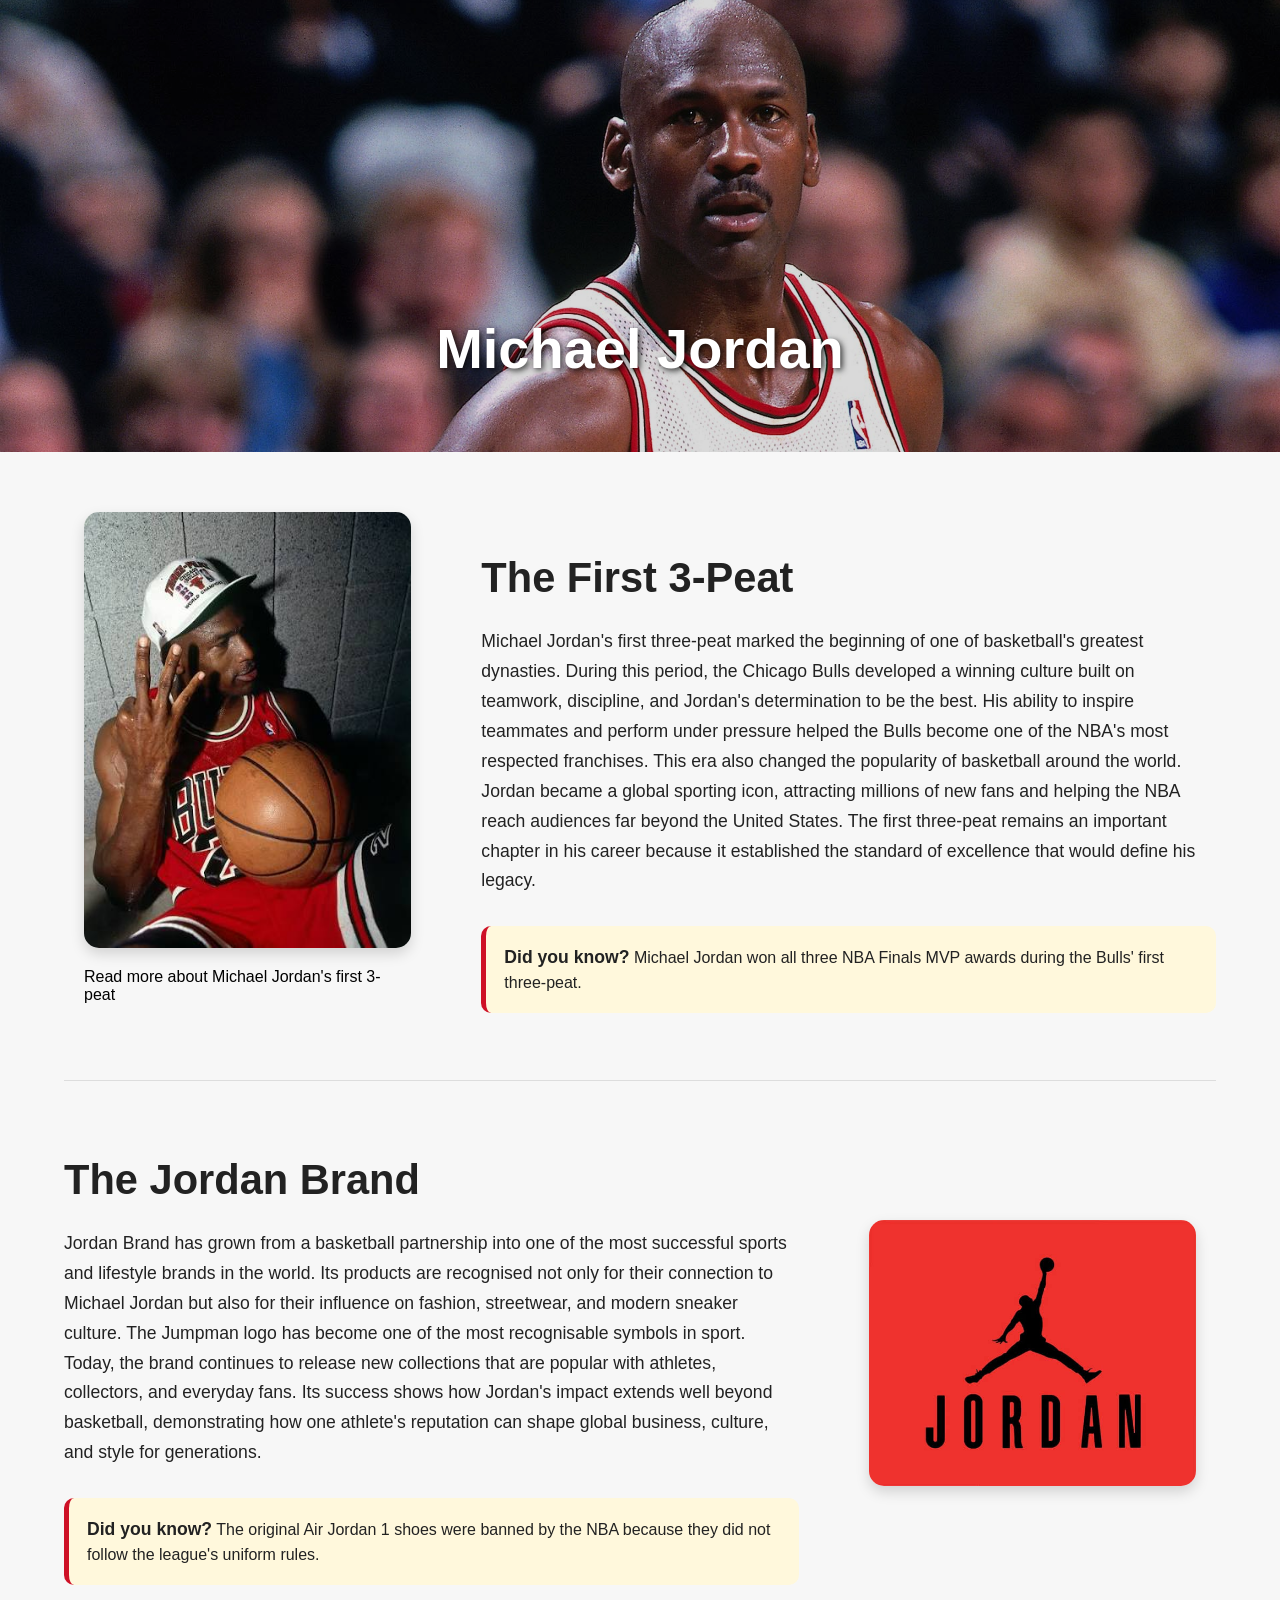
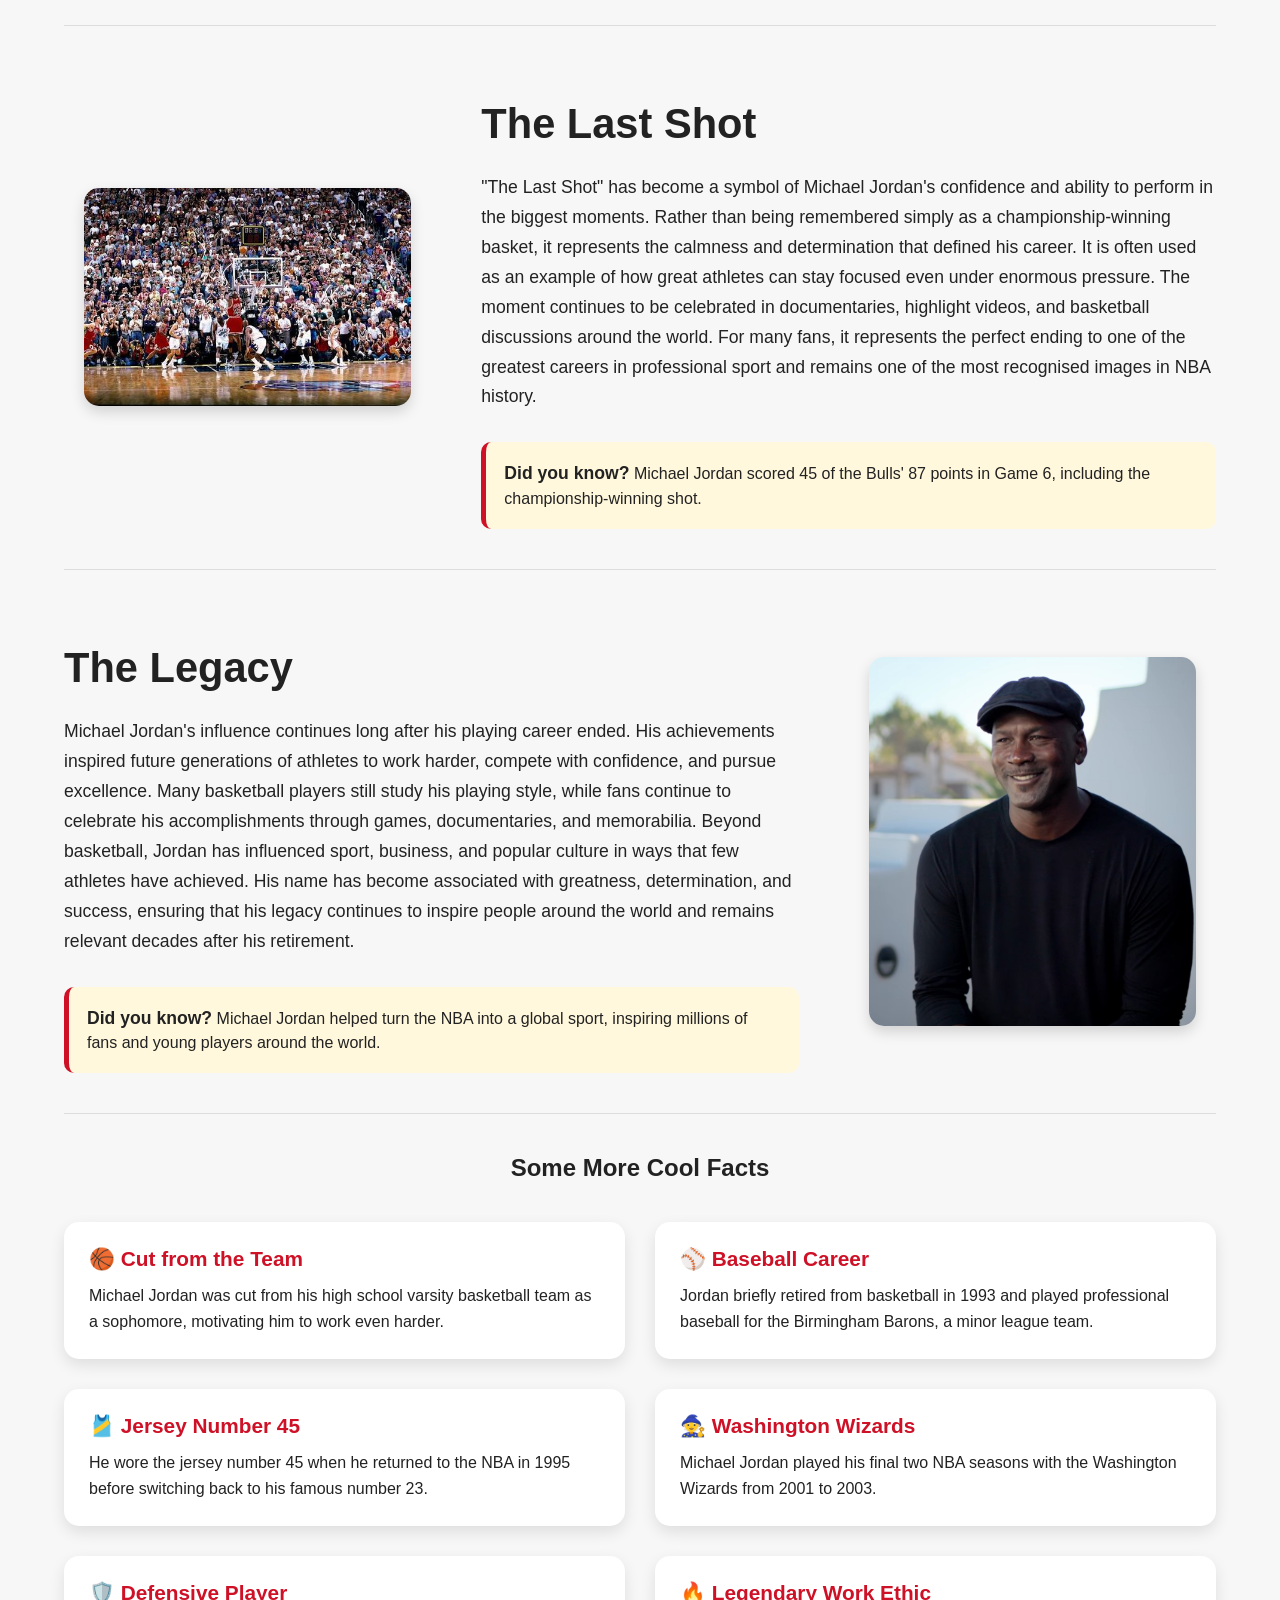
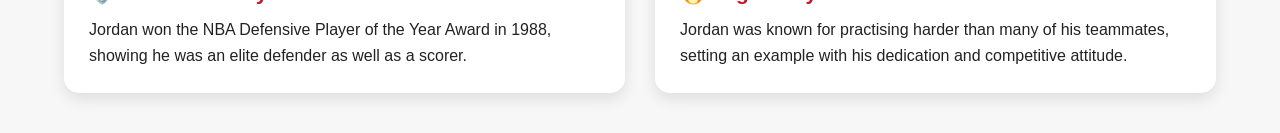
==== index.html @ 7943182a "fixing the link flexbox" ====
<!DOCTYPE html>
<html lang="en">

<head>
    <meta charset="UTF-8">
    <meta name="viewport" content="width=device-width, initial-scale=1.0">
    <link rel="stylesheet" href="style.css">
    <title>Michael Jordan</title>
</head>

<body>

    <section class="hero-image">
        <h1 class="hero-text">
            Michael Jordan
        </h1>
    </section>


    <!-- Section 1 -->
    <section class="content-section">

        <div class="two-column-1">
            <div class="image">
                <a href="#first-3-peat" class="detail_link">
                <img src="Images/3-peat_page/Jordan_first_3-peat.jpg"
                    alt="Jordan first 3-peat">

            <div class="detailed_page_text">
                <p>Read more about Michael Jordan's first 3-peat</p>
            </div>
        </a>
        </div>

            <div class="info">
                <h1>The First 3-Peat</h1>

                <p>
                    <span>
                        Michael Jordan's first three-peat marked the beginning of one of basketball's greatest
                        dynasties. During this period, the Chicago Bulls developed a winning culture built on
                        teamwork, discipline, and Jordan's determination to be the best. His ability to inspire
                        teammates and perform under pressure helped the Bulls become one of the NBA's most respected
                        franchises.
                    </span>

                    This era also changed the popularity of basketball around the world. Jordan became a global
                    sporting icon, attracting millions of new fans and helping the NBA reach audiences far beyond the
                    United States. The first three-peat remains an important chapter in his career because it
                    established the standard of excellence that would define his legacy.
                </p>

                <div class="did-you-know">
                    <strong>Did you know?</strong>
                    Michael Jordan won all three NBA Finals MVP awards during the Bulls' first three-peat.
                </div>
            </div>

        </div>

    </section>


    <!-- Section 2 -->
    <section class="content-section">

        <div class="two-column-2">

            <div class="info">
                <h1>The Jordan Brand</h1>

                <p>
                    <span>
                        Jordan Brand has grown from a basketball partnership into one of the most successful sports
                        and lifestyle brands in the world. Its products are recognised not only for their connection
                        to Michael Jordan but also for their influence on fashion, streetwear, and modern sneaker
                        culture. The Jumpman logo has become one of the most recognisable symbols in sport.
                    </span>

                    Today, the brand continues to release new collections that are popular with athletes, collectors,
                    and everyday fans. Its success shows how Jordan's impact extends well beyond basketball,
                    demonstrating how one athlete's reputation can shape global business, culture, and style for
                    generations.
                </p>

                <div class="did-you-know">
                    <strong>Did you know?</strong>
                    The original Air Jordan 1 shoes were banned by the NBA because they did not follow the league's
                    uniform rules.
                </div>
            </div>

            <div class="image">
                <img src="Images/The_Jordan_Brand/Jordan_logo_red.jpg"
                    alt="Jordan Logo">
            </div>

        </div>

    </section>


    <!-- Section 3 -->
    <section class="content-section">

        <div class="two-column-1">

            <div class="image">
                <img src="Images/The_last_Shot/Michael_Jordan_the_last_shot_main_photo.jpg"
                    alt="The last shot">
            </div>

            <div class="info">
                <h1>The Last Shot</h1>

                <p>
                    <span>
                        "The Last Shot" has become a symbol of Michael Jordan's confidence and ability to perform in
                        the biggest moments. Rather than being remembered simply as a championship-winning basket, it
                        represents the calmness and determination that defined his career. It is often used as an
                        example of how great athletes can stay focused even under enormous pressure.
                    </span>

                    The moment continues to be celebrated in documentaries, highlight videos, and basketball
                    discussions around the world. For many fans, it represents the perfect ending to one of the
                    greatest careers in professional sport and remains one of the most recognised images in NBA
                    history.
                </p>

                <div class="did-you-know">
                    <strong>Did you know?</strong>
                    Michael Jordan scored 45 of the Bulls' 87 points in Game 6, including the championship-winning
                    shot.
                </div>
            </div>

        </div>

    </section>


    <!-- Section 4 -->
    <section class="content-section">

        <div class="two-column-2">

            <div class="info">
                <h1>The Legacy</h1>

                <p>
                    <span>
                        Michael Jordan's influence continues long after his playing career ended. His achievements
                        inspired future generations of athletes to work harder, compete with confidence, and pursue
                        excellence. Many basketball players still study his playing style, while fans continue to
                        celebrate his accomplishments through games, documentaries, and memorabilia.
                    </span>

                    Beyond basketball, Jordan has influenced sport, business, and popular culture in ways that few
                    athletes have achieved. His name has become associated with greatness, determination, and success,
                    ensuring that his legacy continues to inspire people around the world and remains relevant decades
                    after his retirement.
                </p>

                <div class="did-you-know">
                    <strong>Did you know?</strong>
                    Michael Jordan helped turn the NBA into a global sport, inspiring millions of fans and young
                    players around the world.
                </div>
            </div>

            <div class="image">
                <img src="Images/Main_page/Michael_Jordan_now.jpg"
                    alt="Michael Jordan now">
            </div>

        </div>

    </section>


    <!-- More Facts -->
    <section class="facts-section">

        <h1>Some More Cool Facts</h1>

        <div class="facts-grid">

            <div class="fact">
                <h3>🏀 Cut from the Team</h3>
                <p>
                    Michael Jordan was cut from his high school varsity basketball team as a sophomore,
                    motivating him to work even harder.
                </p>
            </div>

            <div class="fact">
                <h3>⚾ Baseball Career</h3>
                <p>
                    Jordan briefly retired from basketball in 1993 and played professional baseball for the
                    Birmingham Barons, a minor league team.
                </p>
            </div>

            <div class="fact">
                <h3>🎽 Jersey Number 45</h3>
                <p>
                    He wore the jersey number 45 when he returned to the NBA in 1995 before switching back to
                    his famous number 23.
                </p>
            </div>

            <div class="fact">
                <h3>🧙 Washington Wizards</h3>
                <p>
                    Michael Jordan played his final two NBA seasons with the Washington Wizards from 2001 to
                    2003.
                </p>
            </div>

            <div class="fact">
                <h3>🛡️ Defensive Player</h3>
                <p>
                    Jordan won the NBA Defensive Player of the Year Award in 1988, showing he was an elite
                    defender as well as a scorer.
                </p>
            </div>

            <div class="fact">
                <h3>🔥 Legendary Work Ethic</h3>
                <p>
                    Jordan was known for practising harder than many of his teammates, setting an example with
                    his dedication and competitive attitude.
                </p>
            </div>

        </div>

    </section>

</body>

</html>
---- style.css ----
/* General */
* {
    font-family: 'Trebuchet MS', 'Lucida Sans Unicode', 'Lucida Grande',
        'Lucida Sans', Arial, sans-serif;
}

body {
    background: #F7F7F7;
    color: #222;
    margin: 0;
}

/* Section Cards */
.section {
    background: white;
    border-radius: 18px;
    padding: 40px;
    margin: 50px auto;
    max-width: 1100px;
    box-shadow: 0 8px 20px rgba(0, 0, 0, .08);
}

/* Hero */
.hero-image {
    position: relative;
    background-image: url("Images/Main_page/michael-jordan-hero-image.jpg");
    height: 452px;
    background-position: center 5%;
    background-repeat: no-repeat;
    background-size: cover;
    overflow: hidden;
}

.hero-image::before {
    content: "";
    position: absolute;
    inset: 0;
    background: rgba(0, 0, 0, .15);
}

.hero-text {
    font-family: 'Poppins', sans-serif;
    color: white;
    font-size: 56px;
    font-weight: bold;
    position: absolute;
    bottom: 25px;
    left: 50%;
    transform: translateX(-50%);
    text-align: center;
    width: 100%;
    z-index: 1;
    text-shadow: 2px 2px 6px rgba(0, 0, 0, .8);
}

/* Images */
.image {
    display: flex;
    justify-content: center;
    align-items: center;
    padding: 20px;
}

.image img {
    width: 100%;
    height: auto;
    border-radius: 15px;
    box-shadow: 0 6px 14px rgba(0, 0, 0, .15);
    transition: transform .3s;
}

.image img:hover {
    transform: scale(1.04);
}

/* Content Sections */
.content-section {
    width: 90%;
    margin: 40px auto;
}

.two-column-1 {
    display: grid;
    grid-template-columns: 1fr 2fr;
    gap: 50px;
    align-items: center;
    border-bottom: 1px solid #ddd;
    padding-bottom: 40px;
}

.two-column-2 {
    display: grid;
    grid-template-columns: 2fr 1fr;
    gap: 50px;
    align-items: center;
    border-bottom: 1px solid #ddd;
    padding-bottom: 40px;
}

/* Text */
.info h1 {
    font-size: 2.6rem;
    margin-bottom: 25px;
    color: #222;
}

.info p {
    font-size: 1.1rem;
    line-height: 1.7;
    margin-bottom: 20px;
}

/* Did You Know Box */
.did-you-know {
    margin-top: 30px;
    background: cornsilk;
    border-left: 5px solid rgb(206, 17, 38);
    padding: 18px;
    border-radius: 10px;
    font-size: 1rem;
    line-height: 1.5;
}

.did-you-know strong {
    font-size: 1.1rem;
    font-weight: bold;
}

/* Facts Section */
.facts-section {
    width: 90%;
    margin: 40px auto;
}

.facts-section h1 {
    text-align: center;
    margin-bottom: 40px;
}

/* Grid */
.facts-grid {
    display: grid;
    grid-template-columns: 1fr 1fr;
    gap: 30px;
}

/* Fact Card */
.fact {
    background: white;
    padding: 25px;
    border-radius: 15px;
    box-shadow: 0 6px 15px rgba(0, 0, 0, 0.1);
    transition: 0.3s;
}

/* Hover Effect */
.fact:hover {
    transform: translateY(-5px);
}

/* Heading */
.fact h3 {
    color: rgb(206, 17, 38);
    margin-top: 0;
    margin-bottom: 12px;
    font-size: 1.3rem;
}

/* Paragraph */
.fact p {
    margin: 0;
    line-height: 1.6;
}

.detail_link {
    text-decoration: none;
    color: Black;
}
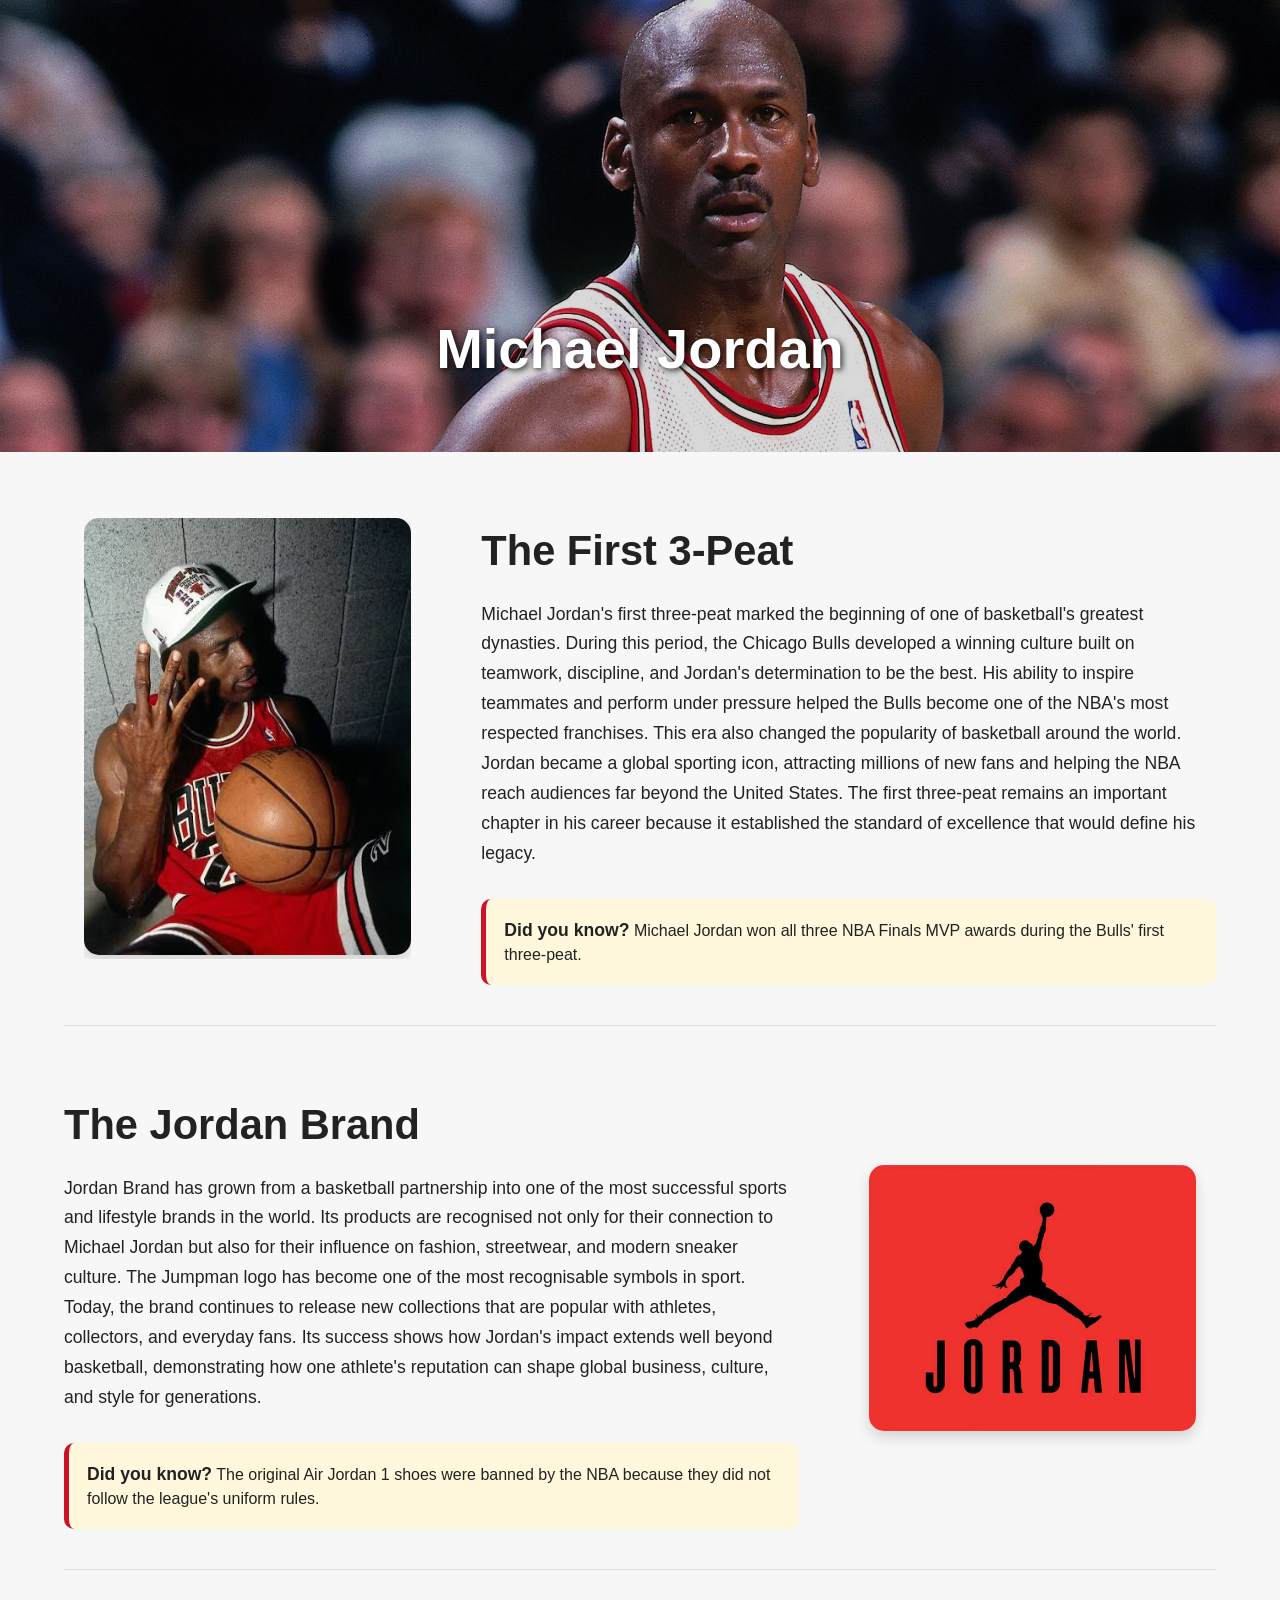
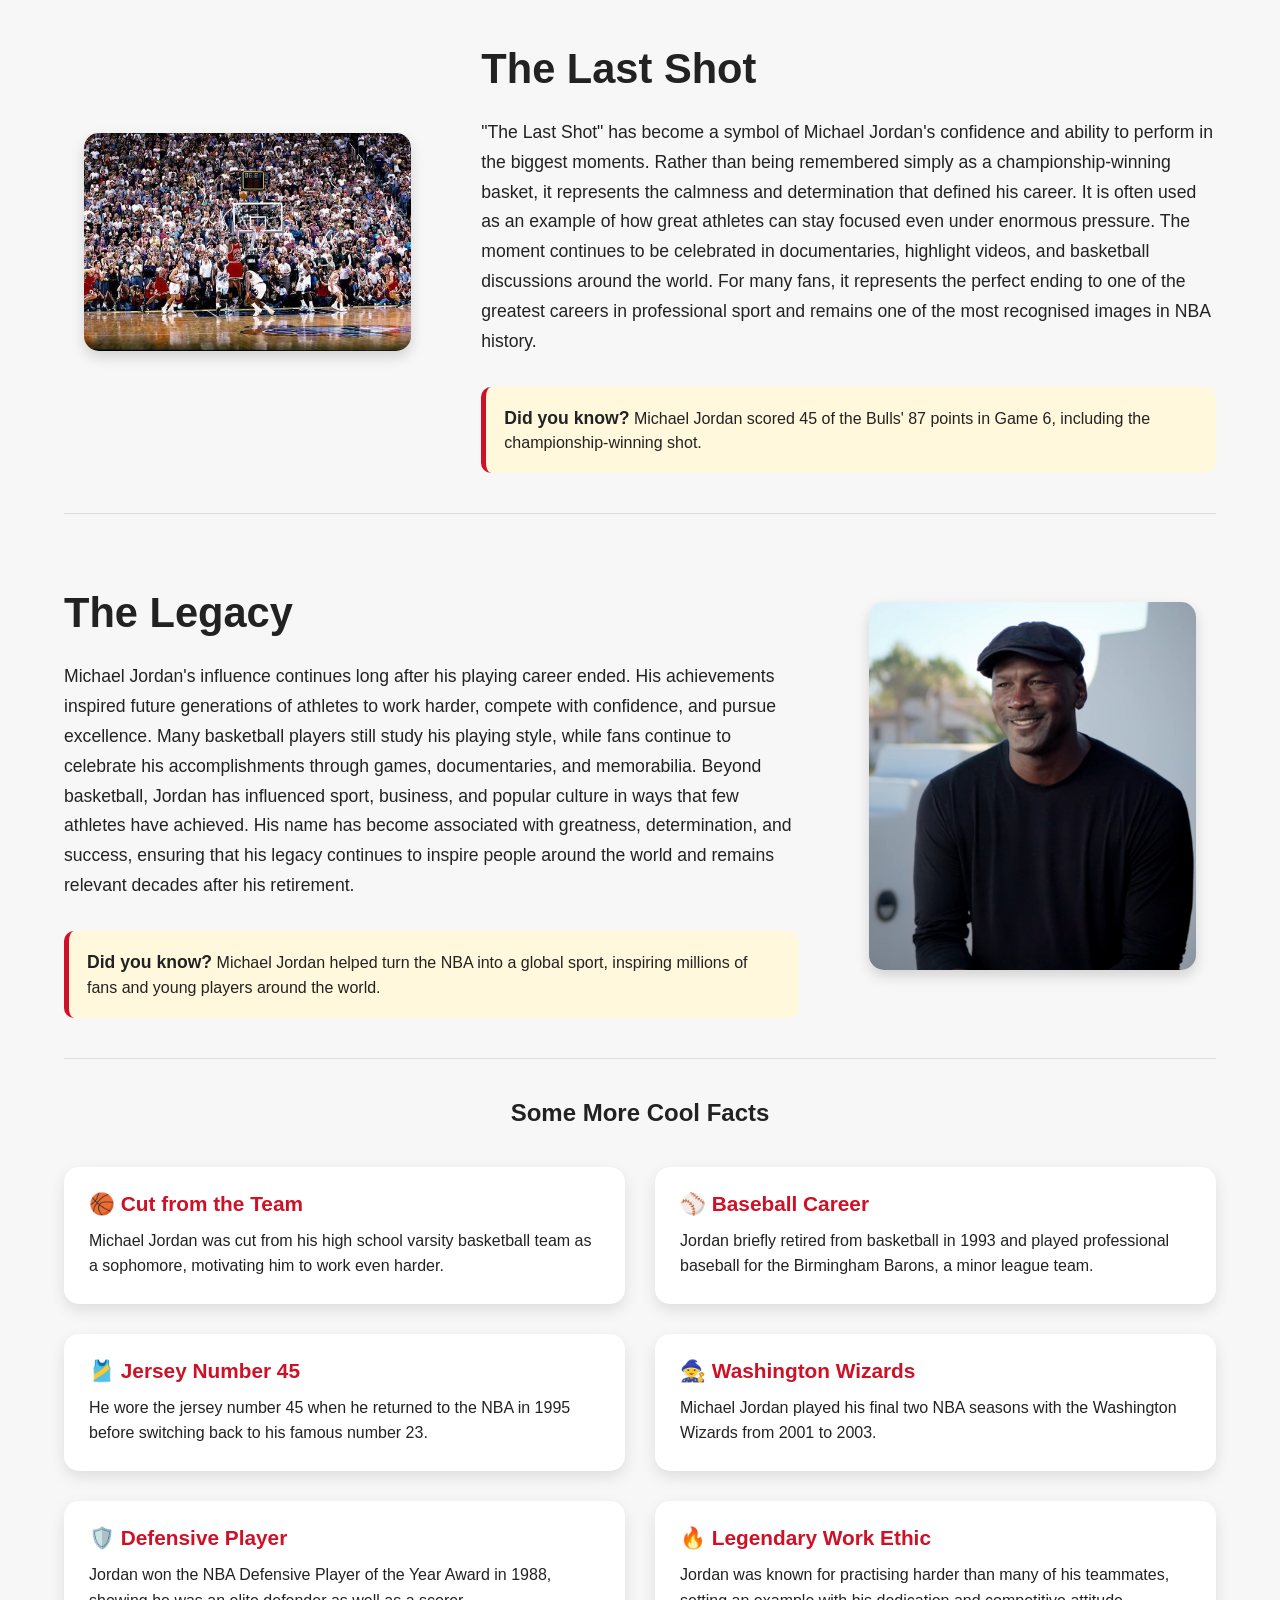
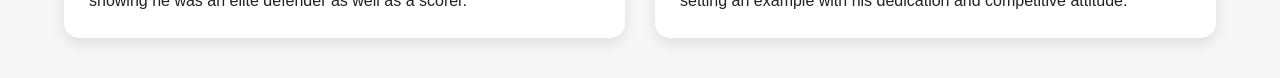
==== commit c101a278: "Fixing the link structure" ====
--- a/index.html
+++ b/index.html
@@ -26,10 +26,10 @@
                 <img src="Images/3-peat_page/Jordan_first_3-peat.jpg"
                     alt="Jordan first 3-peat">
 
-            <div class="detailed_page_text">
-                <p>Read more about Michael Jordan's first 3-peat</p>
-            </div>
-        </a>
+                    <div class="detailed_page_text">
+                        <p>Read more about Michael Jordan's first 3-peat</p>
+                    </div>
+                </a>
         </div>
 
             <div class="info">
--- a/style.css
+++ b/style.css
@@ -175,4 +175,23 @@
 .detail_link {
     text-decoration: none;
     color: Black;
+    position: relative;
+    display: inline-block;
+    overflow: hidden;
+}
+
+.detailed_page_text {
+    position: absolute;
+    bottom: 0;
+    left: 0;
+    right: 0;
+    background: rgba(0, 0, 0, 0.7);
+    color: white;
+    padding: 10px;
+    transform: translateY(100%);
+    transition: transform 0.3s ease;
+}
+
+.detail_link:hover .detailed_page_text {
+    transform: translateY(0);
 }
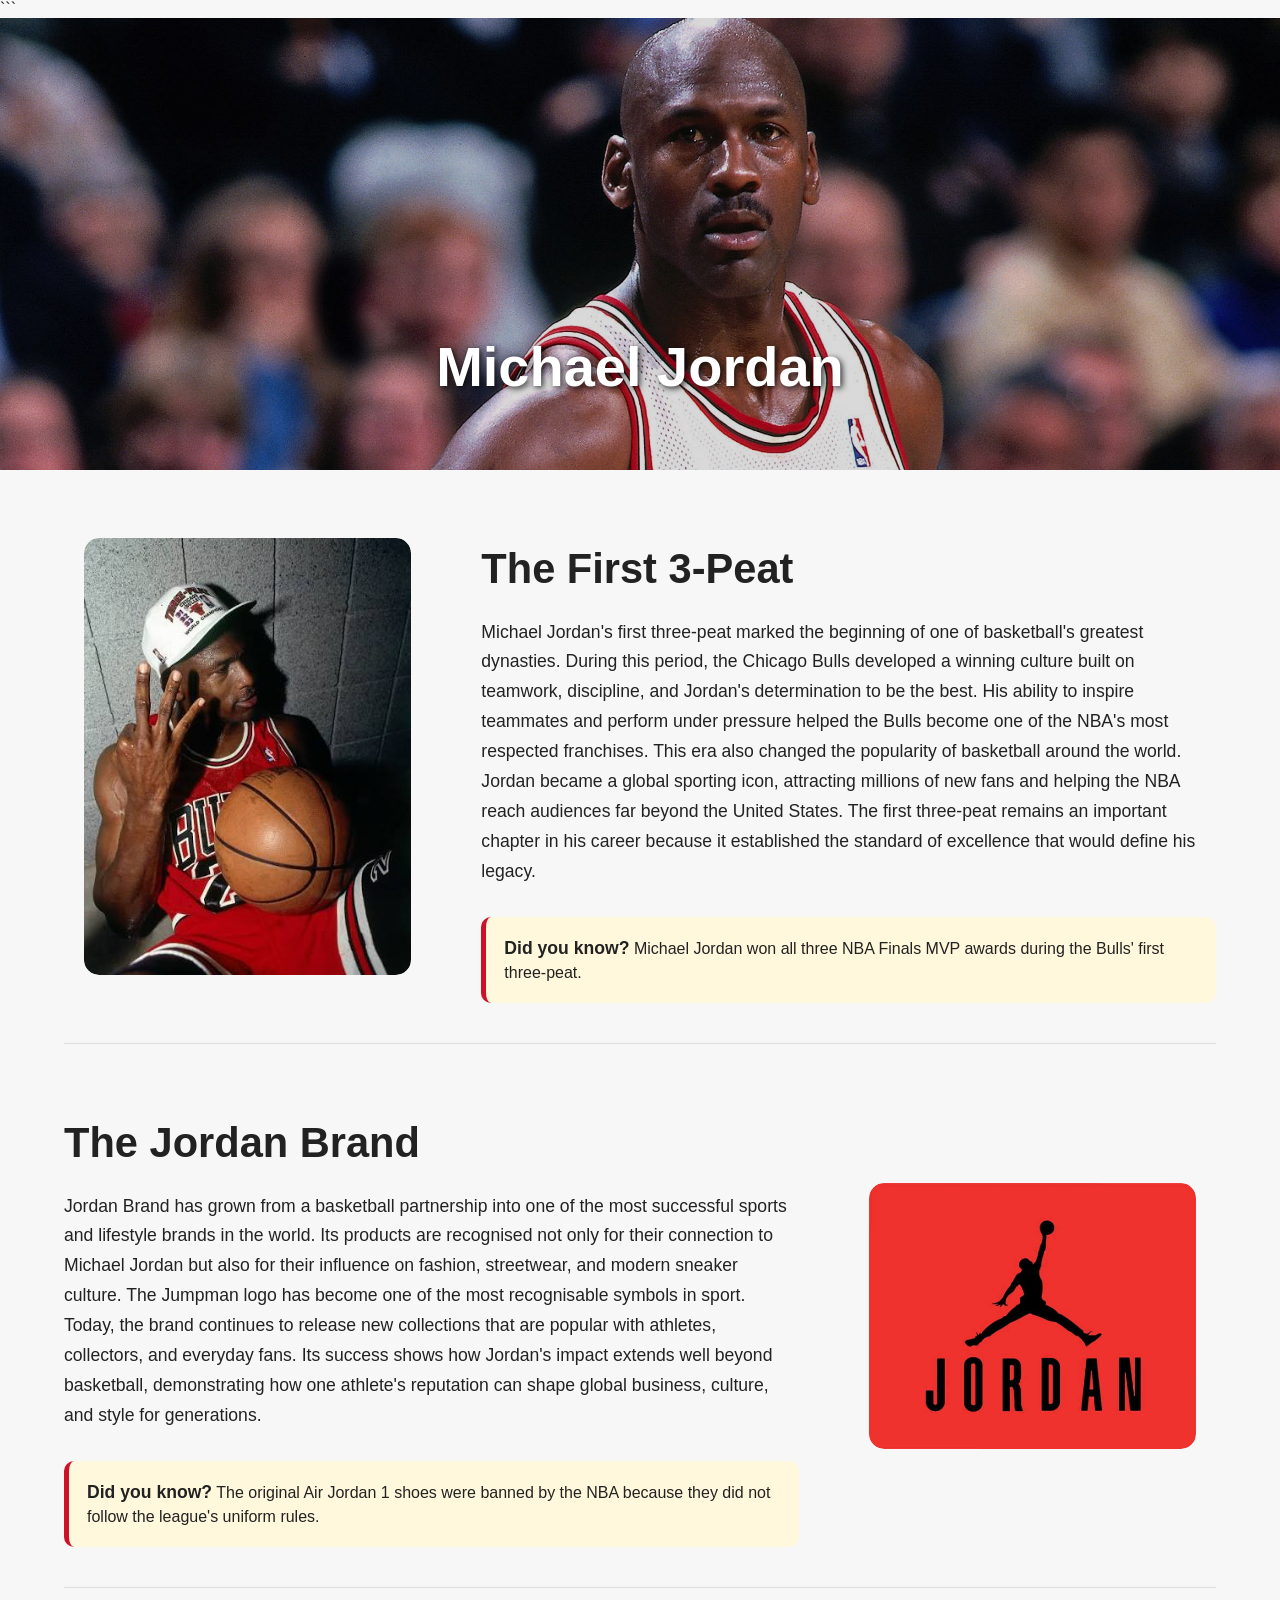
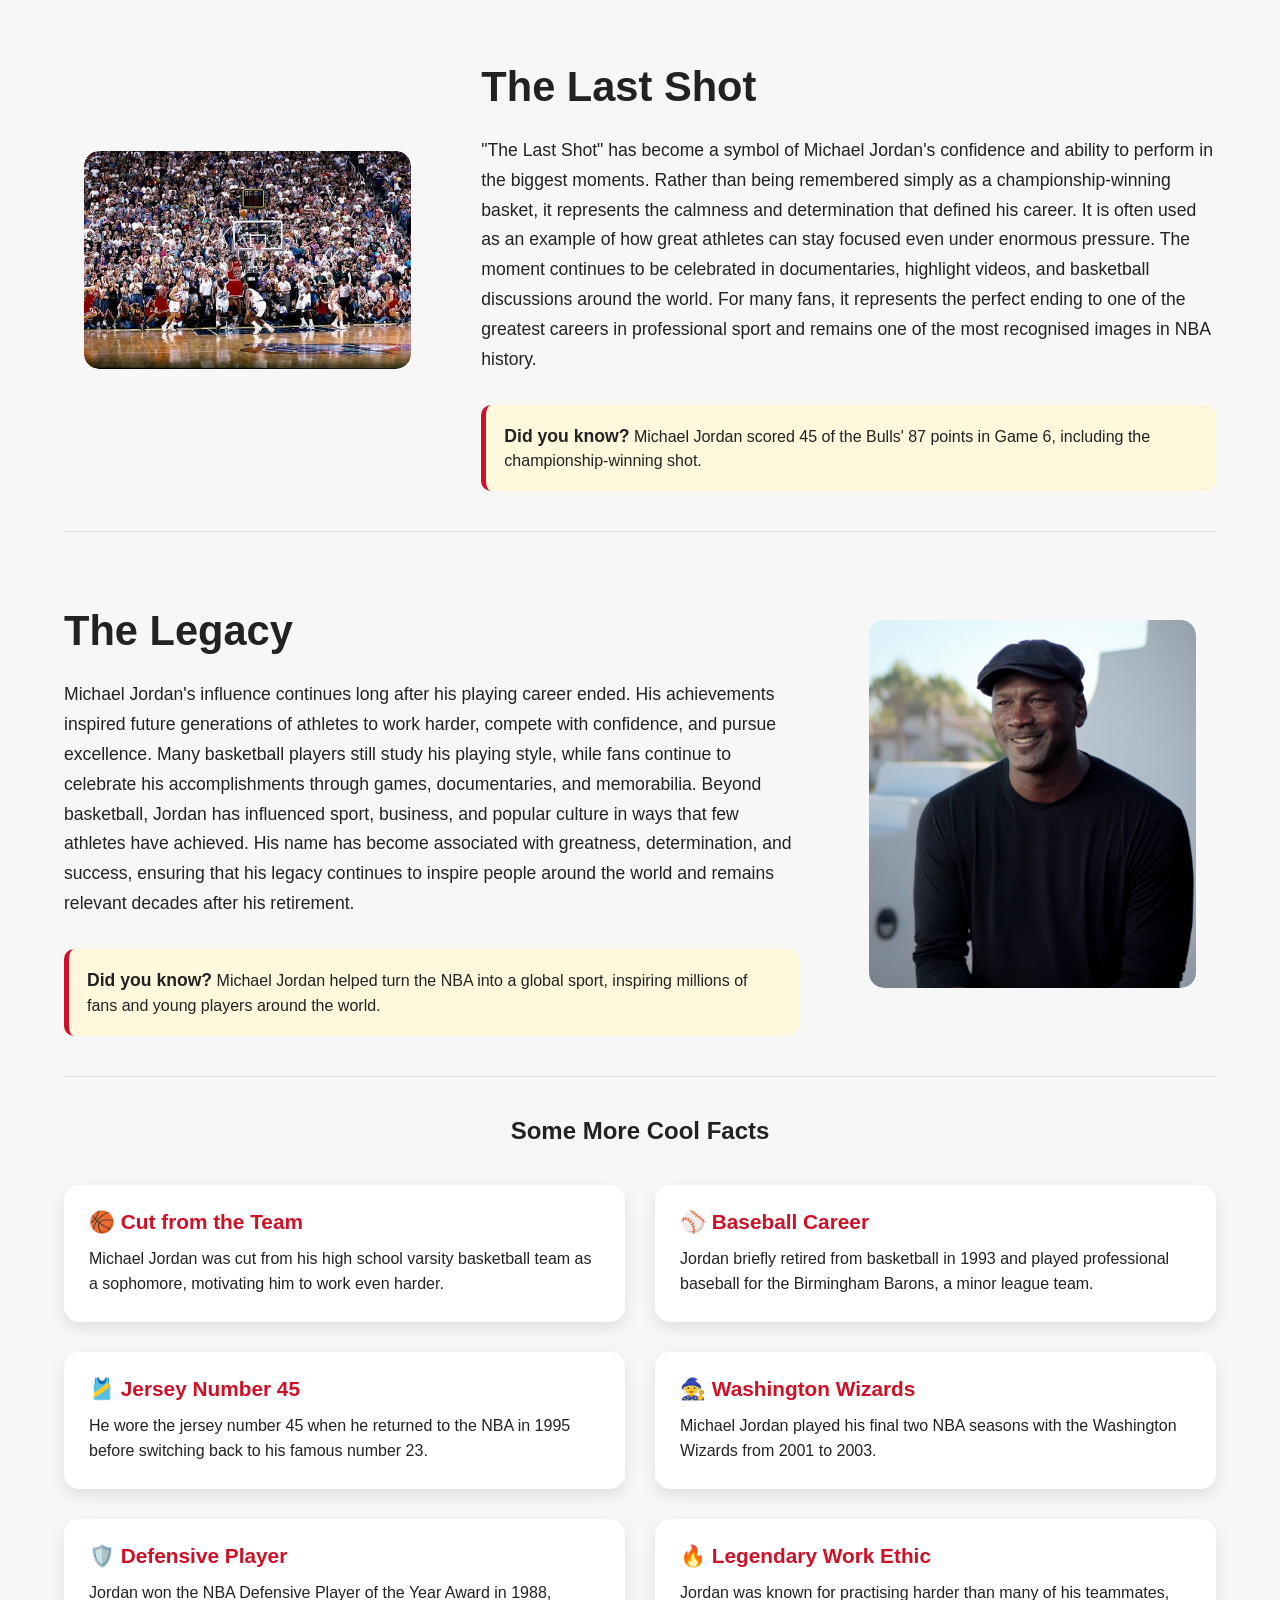
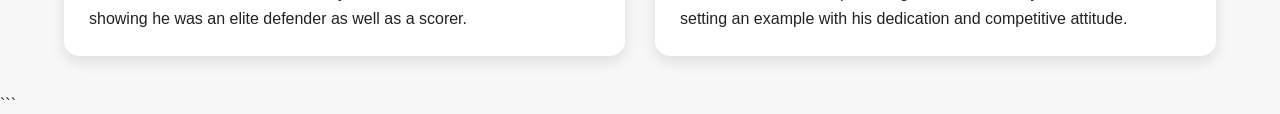
==== commit 0d3048f6: "I fixed the flexbox image link and got it working on the 4 main sections, now I just need to add the" ====
--- a/index.html
+++ b/index.html
@@ -1,4 +1,5 @@
 <!DOCTYPE html>
+
 <html lang="en">
 
 <head>
@@ -10,233 +11,250 @@
 
 <body>
 
-    <section class="hero-image">
-        <h1 class="hero-text">
-            Michael Jordan
-        </h1>
-    </section>
-
-
-    <!-- Section 1 -->
-    <section class="content-section">
-
-        <div class="two-column-1">
-            <div class="image">
-                <a href="#first-3-peat" class="detail_link">
-                <img src="Images/3-peat_page/Jordan_first_3-peat.jpg"
-                    alt="Jordan first 3-peat">
-
-                    <div class="detailed_page_text">
-                        <p>Read more about Michael Jordan's first 3-peat</p>
-                    </div>
-                </a>
-        </div>
-
-            <div class="info">
-                <h1>The First 3-Peat</h1>
-
-                <p>
-                    <span>
-                        Michael Jordan's first three-peat marked the beginning of one of basketball's greatest
-                        dynasties. During this period, the Chicago Bulls developed a winning culture built on
-                        teamwork, discipline, and Jordan's determination to be the best. His ability to inspire
-                        teammates and perform under pressure helped the Bulls become one of the NBA's most respected
-                        franchises.
-                    </span>
-
-                    This era also changed the popularity of basketball around the world. Jordan became a global
-                    sporting icon, attracting millions of new fans and helping the NBA reach audiences far beyond the
-                    United States. The first three-peat remains an important chapter in his career because it
-                    established the standard of excellence that would define his legacy.
-                </p>
-
-                <div class="did-you-know">
-                    <strong>Did you know?</strong>
-                    Michael Jordan won all three NBA Finals MVP awards during the Bulls' first three-peat.
-                </div>
-            </div>
-
-        </div>
-
-    </section>
-
-
-    <!-- Section 2 -->
-    <section class="content-section">
-
-        <div class="two-column-2">
-
-            <div class="info">
-                <h1>The Jordan Brand</h1>
-
-                <p>
-                    <span>
-                        Jordan Brand has grown from a basketball partnership into one of the most successful sports
-                        and lifestyle brands in the world. Its products are recognised not only for their connection
-                        to Michael Jordan but also for their influence on fashion, streetwear, and modern sneaker
-                        culture. The Jumpman logo has become one of the most recognisable symbols in sport.
-                    </span>
-
-                    Today, the brand continues to release new collections that are popular with athletes, collectors,
-                    and everyday fans. Its success shows how Jordan's impact extends well beyond basketball,
-                    demonstrating how one athlete's reputation can shape global business, culture, and style for
-                    generations.
-                </p>
-
-                <div class="did-you-know">
-                    <strong>Did you know?</strong>
-                    The original Air Jordan 1 shoes were banned by the NBA because they did not follow the league's
-                    uniform rules.
-                </div>
-            </div>
-
-            <div class="image">
-                <img src="Images/The_Jordan_Brand/Jordan_logo_red.jpg"
-                    alt="Jordan Logo">
-            </div>
-
-        </div>
-
-    </section>
-
-
-    <!-- Section 3 -->
-    <section class="content-section">
-
-        <div class="two-column-1">
-
-            <div class="image">
-                <img src="Images/The_last_Shot/Michael_Jordan_the_last_shot_main_photo.jpg"
-                    alt="The last shot">
-            </div>
-
-            <div class="info">
-                <h1>The Last Shot</h1>
-
-                <p>
-                    <span>
-                        "The Last Shot" has become a symbol of Michael Jordan's confidence and ability to perform in
-                        the biggest moments. Rather than being remembered simply as a championship-winning basket, it
-                        represents the calmness and determination that defined his career. It is often used as an
-                        example of how great athletes can stay focused even under enormous pressure.
-                    </span>
-
-                    The moment continues to be celebrated in documentaries, highlight videos, and basketball
-                    discussions around the world. For many fans, it represents the perfect ending to one of the
-                    greatest careers in professional sport and remains one of the most recognised images in NBA
-                    history.
-                </p>
-
-                <div class="did-you-know">
-                    <strong>Did you know?</strong>
-                    Michael Jordan scored 45 of the Bulls' 87 points in Game 6, including the championship-winning
-                    shot.
-                </div>
-            </div>
-
-        </div>
-
-    </section>
-
-
-    <!-- Section 4 -->
-    <section class="content-section">
-
-        <div class="two-column-2">
-
-            <div class="info">
-                <h1>The Legacy</h1>
-
-                <p>
-                    <span>
-                        Michael Jordan's influence continues long after his playing career ended. His achievements
-                        inspired future generations of athletes to work harder, compete with confidence, and pursue
-                        excellence. Many basketball players still study his playing style, while fans continue to
-                        celebrate his accomplishments through games, documentaries, and memorabilia.
-                    </span>
-
-                    Beyond basketball, Jordan has influenced sport, business, and popular culture in ways that few
-                    athletes have achieved. His name has become associated with greatness, determination, and success,
-                    ensuring that his legacy continues to inspire people around the world and remains relevant decades
-                    after his retirement.
-                </p>
-
-                <div class="did-you-know">
-                    <strong>Did you know?</strong>
-                    Michael Jordan helped turn the NBA into a global sport, inspiring millions of fans and young
-                    players around the world.
-                </div>
-            </div>
-
-            <div class="image">
-                <img src="Images/Main_page/Michael_Jordan_now.jpg"
-                    alt="Michael Jordan now">
-            </div>
-
-        </div>
-
-    </section>
-
-
-    <!-- More Facts -->
-    <section class="facts-section">
-
-        <h1>Some More Cool Facts</h1>
-
-        <div class="facts-grid">
-
-            <div class="fact">
-                <h3>🏀 Cut from the Team</h3>
-                <p>
-                    Michael Jordan was cut from his high school varsity basketball team as a sophomore,
-                    motivating him to work even harder.
-                </p>
-            </div>
-
-            <div class="fact">
-                <h3>⚾ Baseball Career</h3>
-                <p>
-                    Jordan briefly retired from basketball in 1993 and played professional baseball for the
-                    Birmingham Barons, a minor league team.
-                </p>
-            </div>
-
-            <div class="fact">
-                <h3>🎽 Jersey Number 45</h3>
-                <p>
-                    He wore the jersey number 45 when he returned to the NBA in 1995 before switching back to
-                    his famous number 23.
-                </p>
-            </div>
-
-            <div class="fact">
-                <h3>🧙 Washington Wizards</h3>
-                <p>
-                    Michael Jordan played his final two NBA seasons with the Washington Wizards from 2001 to
-                    2003.
-                </p>
-            </div>
-
-            <div class="fact">
-                <h3>🛡️ Defensive Player</h3>
-                <p>
-                    Jordan won the NBA Defensive Player of the Year Award in 1988, showing he was an elite
-                    defender as well as a scorer.
-                </p>
-            </div>
-
-            <div class="fact">
-                <h3>🔥 Legendary Work Ethic</h3>
-                <p>
-                    Jordan was known for practising harder than many of his teammates, setting an example with
-                    his dedication and competitive attitude.
-                </p>
-            </div>
-
-        </div>
-
-    </section>
+```
+<section class="hero-image">
+    <h1 class="hero-text">
+        Michael Jordan
+    </h1>
+</section>
+
+
+<!-- Section 1 -->
+<section class="content-section">
+
+    <div class="two-column-1">
+        <div class="image">
+            <a href="#first-3-peat" class="detail_link">
+            <img src="Images/3-peat_page/Jordan_first_3-peat.jpg"
+                alt="Jordan first 3-peat">
+
+                <div class="detailed_page_text">
+                    <p>Read more</p>
+                </div>
+            </a>
+    </div>
+
+        <div class="info">
+            <h1>The First 3-Peat</h1>
+
+            <p>
+                <span>
+                    Michael Jordan's first three-peat marked the beginning of one of basketball's greatest
+                    dynasties. During this period, the Chicago Bulls developed a winning culture built on
+                    teamwork, discipline, and Jordan's determination to be the best. His ability to inspire
+                    teammates and perform under pressure helped the Bulls become one of the NBA's most respected
+                    franchises.
+                </span>
+
+                This era also changed the popularity of basketball around the world. Jordan became a global
+                sporting icon, attracting millions of new fans and helping the NBA reach audiences far beyond the
+                United States. The first three-peat remains an important chapter in his career because it
+                established the standard of excellence that would define his legacy.
+            </p>
+
+            <div class="did-you-know">
+                <strong>Did you know?</strong>
+                Michael Jordan won all three NBA Finals MVP awards during the Bulls' first three-peat.
+            </div>
+        </div>
+
+    </div>
+
+</section>
+
+
+<!-- Section 2 -->
+<section class="content-section">
+
+    <div class="two-column-2">
+
+        <div class="info">
+            <h1>The Jordan Brand</h1>
+
+            <p>
+                <span>
+                    Jordan Brand has grown from a basketball partnership into one of the most successful sports
+                    and lifestyle brands in the world. Its products are recognised not only for their connection
+                    to Michael Jordan but also for their influence on fashion, streetwear, and modern sneaker
+                    culture. The Jumpman logo has become one of the most recognisable symbols in sport.
+                </span>
+
+                Today, the brand continues to release new collections that are popular with athletes, collectors,
+                and everyday fans. Its success shows how Jordan's impact extends well beyond basketball,
+                demonstrating how one athlete's reputation can shape global business, culture, and style for
+                generations.
+            </p>
+
+            <div class="did-you-know">
+                <strong>Did you know?</strong>
+                The original Air Jordan 1 shoes were banned by the NBA because they did not follow the league's
+                uniform rules.
+            </div>
+        </div>
+
+        <div class="image">
+            <a href="#the-jordan-brand" class="detail_link">
+            <img src="Images/The_Jordan_Brand/Jordan_logo_red.jpg"
+                alt="The Jordan Brand">
+
+                <div class="detailed_page_text">
+                    <p>Read more</p>
+                </div>
+            </a>
+
+    </div>
+
+</section>
+
+
+<!-- Section 3 -->
+<section class="content-section">
+
+    <div class="two-column-1">
+        <div class="image">
+            <a href="#the-last-shot" class="detail_link">
+            <img src="Images/The_last_Shot/Michael_Jordan_the_last_shot_main_photo.jpg"
+                alt="The last shot">
+
+                <div class="detailed_page_text">
+                    <p>Read more</p>
+                </div>
+            </a>
+    </div>
+
+        <div class="info">
+            <h1>The Last Shot</h1>
+
+            <p>
+                <span>
+                    "The Last Shot" has become a symbol of Michael Jordan's confidence and ability to perform in
+                    the biggest moments. Rather than being remembered simply as a championship-winning basket, it
+                    represents the calmness and determination that defined his career. It is often used as an
+                    example of how great athletes can stay focused even under enormous pressure.
+                </span>
+
+                The moment continues to be celebrated in documentaries, highlight videos, and basketball
+                discussions around the world. For many fans, it represents the perfect ending to one of the
+                greatest careers in professional sport and remains one of the most recognised images in NBA
+                history.
+            </p>
+
+            <div class="did-you-know">
+                <strong>Did you know?</strong>
+                Michael Jordan scored 45 of the Bulls' 87 points in Game 6, including the championship-winning
+                shot.
+            </div>
+        </div>
+
+    </div>
+
+</section>
+
+
+<!-- Section 4 -->
+<section class="content-section">
+
+    <div class="two-column-2">
+
+        <div class="info">
+            <h1>The Legacy</h1>
+
+            <p>
+                <span>
+                    Michael Jordan's influence continues long after his playing career ended. His achievements
+                    inspired future generations of athletes to work harder, compete with confidence, and pursue
+                    excellence. Many basketball players still study his playing style, while fans continue to
+                    celebrate his accomplishments through games, documentaries, and memorabilia.
+                </span>
+
+                Beyond basketball, Jordan has influenced sport, business, and popular culture in ways that few
+                athletes have achieved. His name has become associated with greatness, determination, and success,
+                ensuring that his legacy continues to inspire people around the world and remains relevant decades
+                after his retirement.
+            </p>
+
+            <div class="did-you-know">
+                <strong>Did you know?</strong>
+                Michael Jordan helped turn the NBA into a global sport, inspiring millions of fans and young
+                players around the world.
+            </div>
+        </div>
+
+       <div class="image">
+            <a href="#the-legacy" class="detail_link">
+            <img src="Images/Main_page/Michael_Jordan_now.jpg"
+                alt="The Legacy">
+
+                <div class="detailed_page_text">
+                    <p>Read more</p>
+                </div>
+            </a>
+
+    </div>
+
+</section>
+
+
+<!-- More Facts -->
+<section class="facts-section">
+
+    <h1>Some More Cool Facts</h1>
+
+    <div class="facts-grid">
+
+        <div class="fact">
+            <h3>🏀 Cut from the Team</h3>
+            <p>
+                Michael Jordan was cut from his high school varsity basketball team as a sophomore,
+                motivating him to work even harder.
+            </p>
+        </div>
+
+        <div class="fact">
+            <h3>⚾ Baseball Career</h3>
+            <p>
+                Jordan briefly retired from basketball in 1993 and played professional baseball for the
+                Birmingham Barons, a minor league team.
+            </p>
+        </div>
+
+        <div class="fact">
+            <h3>🎽 Jersey Number 45</h3>
+            <p>
+                He wore the jersey number 45 when he returned to the NBA in 1995 before switching back to
+                his famous number 23.
+            </p>
+        </div>
+
+        <div class="fact">
+            <h3>🧙 Washington Wizards</h3>
+            <p>
+                Michael Jordan played his final two NBA seasons with the Washington Wizards from 2001 to
+                2003.
+            </p>
+        </div>
+
+        <div class="fact">
+            <h3>🛡️ Defensive Player</h3>
+            <p>
+                Jordan won the NBA Defensive Player of the Year Award in 1988, showing he was an elite
+                defender as well as a scorer.
+            </p>
+        </div>
+
+        <div class="fact">
+            <h3>🔥 Legendary Work Ethic</h3>
+            <p>
+                Jordan was known for practising harder than many of his teammates, setting an example with
+                his dedication and competitive attitude.
+            </p>
+        </div>
+
+    </div>
+
+</section>
+```
 
 </body>
 
-</html>+</html>
--- a/style.css
+++ b/style.css
@@ -173,25 +173,61 @@
 }
 
 .detail_link {
+    border-radius: 15px;
     text-decoration: none;
     color: Black;
     position: relative;
     display: inline-block;
     overflow: hidden;
-}
-
+    background-color: transparent;
+}
+
+.detail_link img{
+    border-radius: 15px;
+    display: block;
+    width: 100%;
+    height: auto;
+    position: relative;
+    z-index: 2; /* make sure that the image is above the text */
+    transition: filter 0.4 ease, opacity 0.4s ease;
+}
 .detailed_page_text {
     position: absolute;
     bottom: 0;
+    top: 0;
     left: 0;
     right: 0;
-    background: rgba(0, 0, 0, 0.7);
+    /*position the text layer over the full image*/
+    display: flex;
+    justify-content: center;
+    align-items: center;
+    padding: 20px;
+    box-sizing: border-box;
+    
+    /* visual styles */
     color: white;
-    padding: 10px;
-    transform: translateY(100%);
-    transition: transform 0.3s ease;
-}
+    font-weight:bold;
+    font-size: 1.2rem;
+    background-color: rgba(128, 128, 128, 0.7);
+
+    /*layer positioning */
+    z-index: 1; /* make sure that the text is behind the image */
+    opacity: 0; /* start with the text hidden */
+    transition: opacity 0.4 ease, z-index 0s linear 0.4s; /* smooth transition for opacity and z-index */ 
+
+}
+
+/* HOVER STATES */
+
+/* 1. Bring the text to the front layer instantly and fade it in */
 
 .detail_link:hover .detailed_page_text {
-    transform: translateY(0);
+    z-index: 3;  /* Pops out in front of the image (which is z-index 2) */
+    opacity: 1;  /* Fades into view smoothly */
+    transition: opacity 0.4s ease, z-index 0s linear; /* Switches z-index instantly on hover */
+}
+
+/* 2. Optional: Add contrast adjustments to the image so text pops more */
+.detail_link:hover img {
+    filter: brightness(0.6) contrast(1.2); /* Boosts contrast and dims the photo slightly */
 }
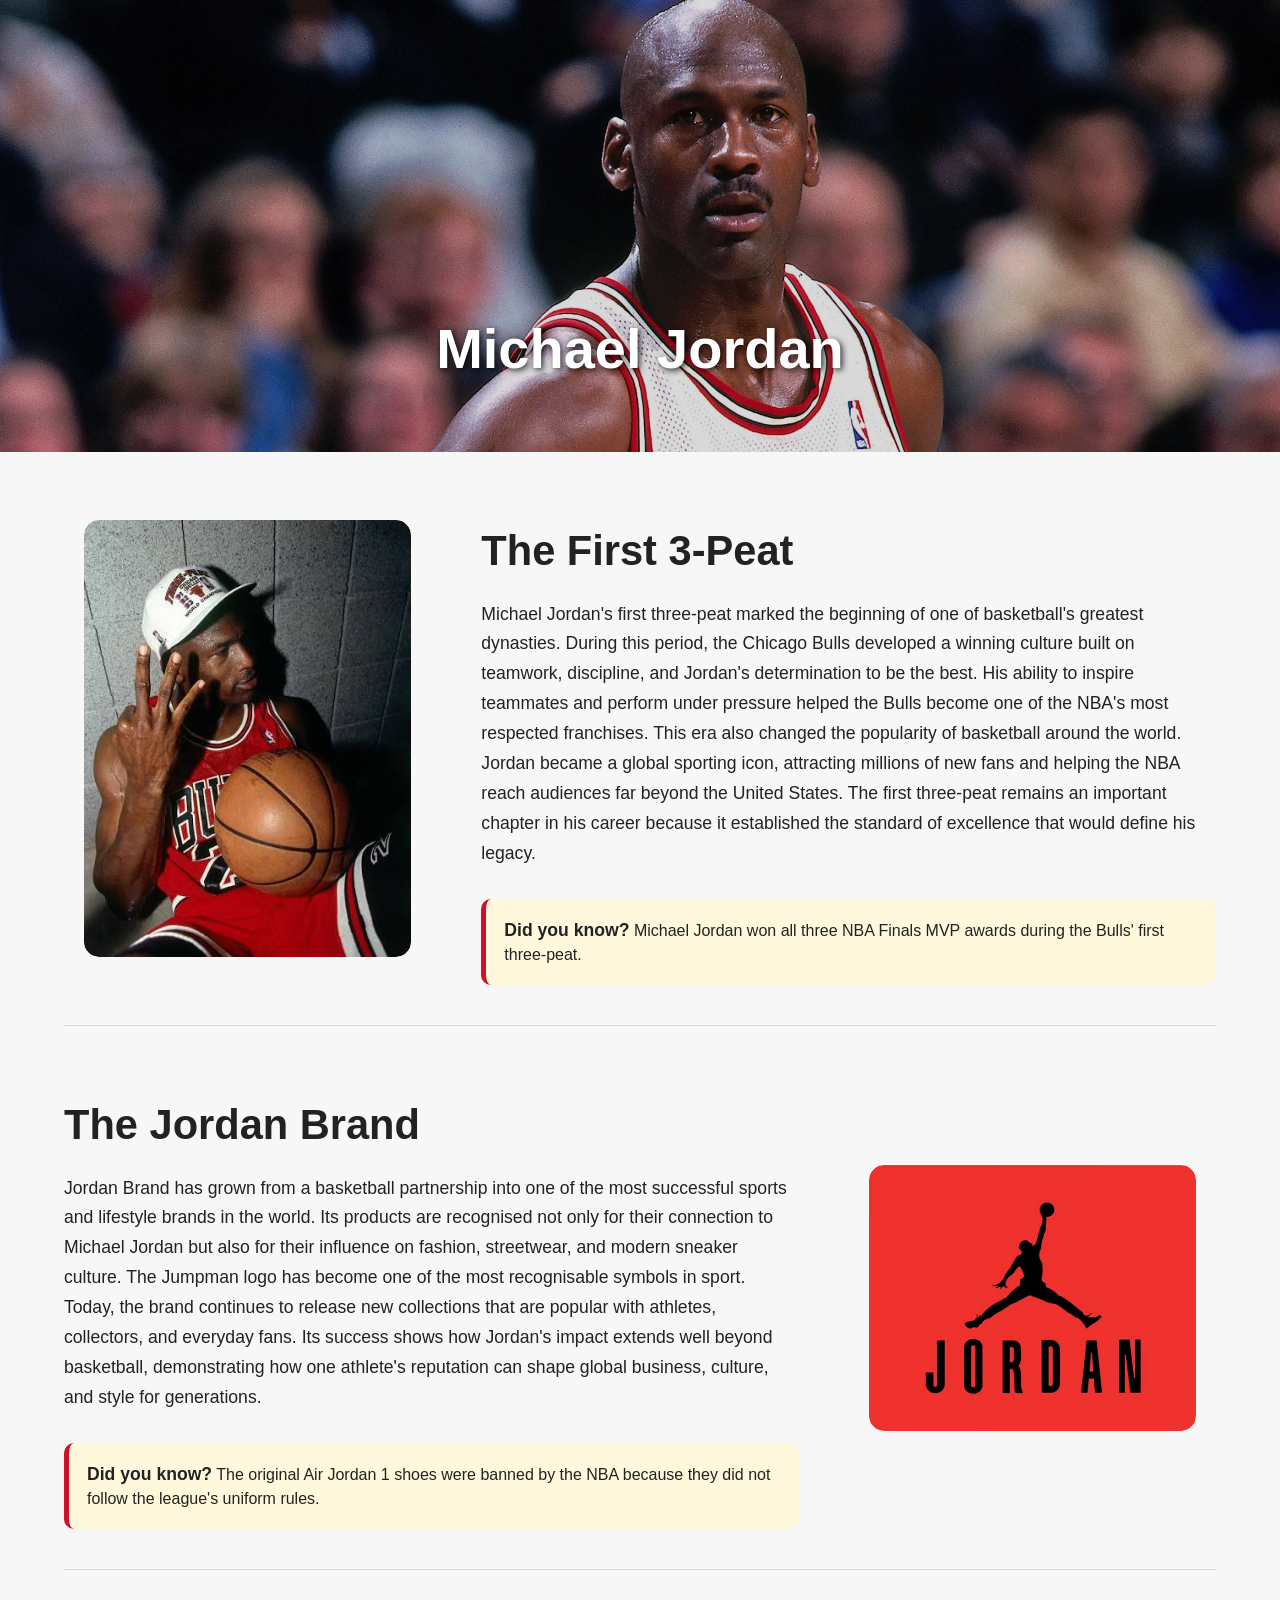
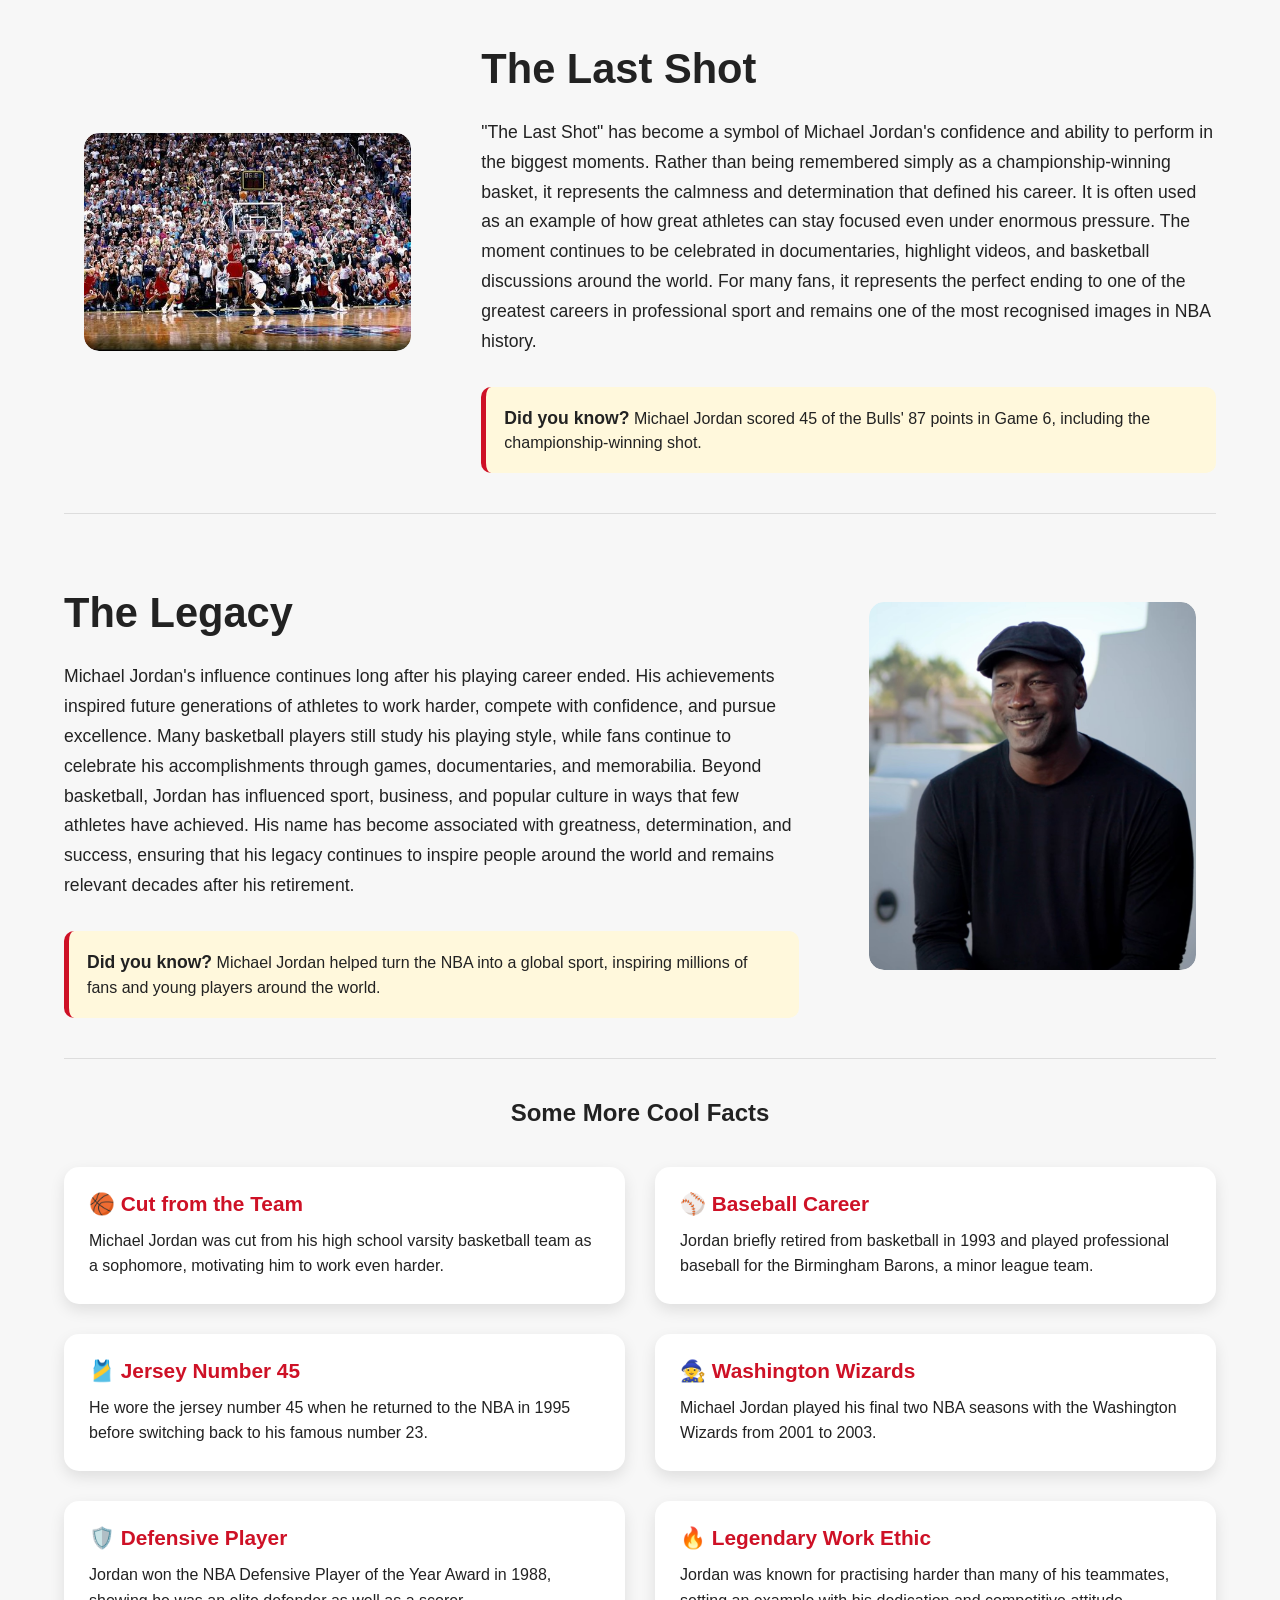
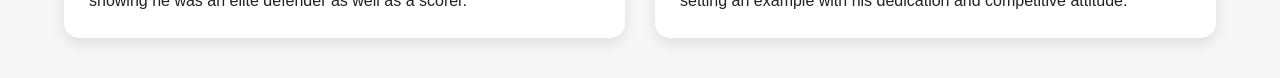
==== commit a2e8ae39: "added comments" ====
--- a/index.html
+++ b/index.html
@@ -3,257 +3,307 @@
 <html lang="en">
 
 <head>
+    <!-- Sets the character encoding for the webpage -->
     <meta charset="UTF-8">
+
+    <!-- Makes the website responsive on different screen sizes -->
     <meta name="viewport" content="width=device-width, initial-scale=1.0">
+
+    <!-- Links the HTML page to the external CSS stylesheet -->
     <link rel="stylesheet" href="style.css">
+
+    <!-- Sets the title shown in the browser tab -->
     <title>Michael Jordan</title>
 </head>
 
 <body>
 
-```
-<section class="hero-image">
-    <h1 class="hero-text">
-        Michael Jordan
-    </h1>
-</section>
-
-
-<!-- Section 1 -->
-<section class="content-section">
-
-    <div class="two-column-1">
-        <div class="image">
-            <a href="#first-3-peat" class="detail_link">
-            <img src="Images/3-peat_page/Jordan_first_3-peat.jpg"
-                alt="Jordan first 3-peat">
-
-                <div class="detailed_page_text">
-                    <p>Read more</p>
+    <!-- Hero section containing the main page heading -->
+    <section class="hero-image">
+        <h1 class="hero-text">
+            Michael Jordan
+        </h1>
+    </section>
+
+
+    <!-- Section 1: Information about Michael Jordan's first three-peat -->
+    <section class="content-section">
+
+        <!-- Two-column layout containing an image and information -->
+        <div class="two-column-1">
+
+            <!-- Image linking to the detailed First 3-Peat section -->
+            <div class="image">
+                <a href="#first-3-peat" class="detail_link">
+
+                    <!-- Main image for the First 3-Peat section -->
+                    <img src="Images/3-peat_page/Jordan_first_3-peat.jpg"
+                        alt="Jordan first 3-peat">
+
+                    <!-- Text displayed over/near the image to encourage users to read more -->
+                    <div class="detailed_page_text">
+                        <p>Read more</p>
+                    </div>
+                </a>
+            </div>
+
+            <!-- Information about Jordan's first three-peat -->
+            <div class="info">
+                <h1>The First 3-Peat</h1>
+
+                <p>
+                    <!-- Main introductory paragraph -->
+                    <span>
+                        Michael Jordan's first three-peat marked the beginning of one of basketball's greatest
+                        dynasties. During this period, the Chicago Bulls developed a winning culture built on
+                        teamwork, discipline, and Jordan's determination to be the best. His ability to inspire
+                        teammates and perform under pressure helped the Bulls become one of the NBA's most respected
+                        franchises.
+                    </span>
+
+                    This era also changed the popularity of basketball around the world. Jordan became a global
+                    sporting icon, attracting millions of new fans and helping the NBA reach audiences far beyond the
+                    United States. The first three-peat remains an important chapter in his career because it
+                    established the standard of excellence that would define his legacy.
+                </p>
+
+                <!-- Interesting fact about the first three-peat -->
+                <div class="did-you-know">
+                    <strong>Did you know?</strong>
+                    Michael Jordan won all three NBA Finals MVP awards during the Bulls' first three-peat.
                 </div>
-            </a>
-    </div>
-
-        <div class="info">
-            <h1>The First 3-Peat</h1>
-
-            <p>
-                <span>
-                    Michael Jordan's first three-peat marked the beginning of one of basketball's greatest
-                    dynasties. During this period, the Chicago Bulls developed a winning culture built on
-                    teamwork, discipline, and Jordan's determination to be the best. His ability to inspire
-                    teammates and perform under pressure helped the Bulls become one of the NBA's most respected
-                    franchises.
-                </span>
-
-                This era also changed the popularity of basketball around the world. Jordan became a global
-                sporting icon, attracting millions of new fans and helping the NBA reach audiences far beyond the
-                United States. The first three-peat remains an important chapter in his career because it
-                established the standard of excellence that would define his legacy.
-            </p>
-
-            <div class="did-you-know">
-                <strong>Did you know?</strong>
-                Michael Jordan won all three NBA Finals MVP awards during the Bulls' first three-peat.
-            </div>
-        </div>
-
-    </div>
-
-</section>
-
-
-<!-- Section 2 -->
-<section class="content-section">
-
-    <div class="two-column-2">
-
-        <div class="info">
-            <h1>The Jordan Brand</h1>
-
-            <p>
-                <span>
-                    Jordan Brand has grown from a basketball partnership into one of the most successful sports
-                    and lifestyle brands in the world. Its products are recognised not only for their connection
-                    to Michael Jordan but also for their influence on fashion, streetwear, and modern sneaker
-                    culture. The Jumpman logo has become one of the most recognisable symbols in sport.
-                </span>
-
-                Today, the brand continues to release new collections that are popular with athletes, collectors,
-                and everyday fans. Its success shows how Jordan's impact extends well beyond basketball,
-                demonstrating how one athlete's reputation can shape global business, culture, and style for
-                generations.
-            </p>
-
-            <div class="did-you-know">
-                <strong>Did you know?</strong>
-                The original Air Jordan 1 shoes were banned by the NBA because they did not follow the league's
-                uniform rules.
-            </div>
-        </div>
-
-        <div class="image">
-            <a href="#the-jordan-brand" class="detail_link">
-            <img src="Images/The_Jordan_Brand/Jordan_logo_red.jpg"
-                alt="The Jordan Brand">
-
-                <div class="detailed_page_text">
-                    <p>Read more</p>
+            </div>
+
+        </div>
+
+    </section>
+
+
+    <!-- Section 2: Information about the Jordan Brand -->
+    <section class="content-section">
+
+        <!-- Two-column layout with information on the left and image on the right -->
+        <div class="two-column-2">
+
+            <!-- Information about the Jordan Brand -->
+            <div class="info">
+                <h1>The Jordan Brand</h1>
+
+                <p>
+                    <!-- Main introductory paragraph -->
+                    <span>
+                        Jordan Brand has grown from a basketball partnership into one of the most successful sports
+                        and lifestyle brands in the world. Its products are recognised not only for their connection
+                        to Michael Jordan but also for their influence on fashion, streetwear, and modern sneaker
+                        culture. The Jumpman logo has become one of the most recognisable symbols in sport.
+                    </span>
+
+                    Today, the brand continues to release new collections that are popular with athletes, collectors,
+                    and everyday fans. Its success shows how Jordan's impact extends well beyond basketball,
+                    demonstrating how one athlete's reputation can shape global business, culture, and style for
+                    generations.
+                </p>
+
+                <!-- Interesting fact about the Jordan Brand -->
+                <div class="did-you-know">
+                    <strong>Did you know?</strong>
+                    The original Air Jordan 1 shoes were banned by the NBA because they did not follow the league's
+                    uniform rules.
                 </div>
-            </a>
-
-    </div>
-
-</section>
-
-
-<!-- Section 3 -->
-<section class="content-section">
-
-    <div class="two-column-1">
-        <div class="image">
-            <a href="#the-last-shot" class="detail_link">
-            <img src="Images/The_last_Shot/Michael_Jordan_the_last_shot_main_photo.jpg"
-                alt="The last shot">
-
-                <div class="detailed_page_text">
-                    <p>Read more</p>
+            </div>
+
+            <!-- Image linking to the detailed Jordan Brand section -->
+            <div class="image">
+                <a href="#the-jordan-brand" class="detail_link">
+
+                    <!-- Jordan Brand logo image -->
+                    <img src="Images/The_Jordan_Brand/Jordan_logo_red.jpg"
+                        alt="The Jordan Brand">
+
+                    <!-- Text displayed over/near the image to encourage users to read more -->
+                    <div class="detailed_page_text">
+                        <p>Read more</p>
+                    </div>
+                </a>
+            </div>
+
+        </div>
+
+    </section>
+
+
+    <!-- Section 3: Information about Michael Jordan's famous last shot -->
+    <section class="content-section">
+
+        <!-- Two-column layout containing an image and information -->
+        <div class="two-column-1">
+
+            <!-- Image linking to the detailed Last Shot section -->
+            <div class="image">
+                <a href="#the-last-shot" class="detail_link">
+
+                    <!-- Image representing Jordan's famous last shot -->
+                    <img src="Images/The_last_Shot/Michael_Jordan_the_last_shot_main_photo.jpg"
+                        alt="The last shot">
+
+                    <!-- Text displayed over/near the image to encourage users to read more -->
+                    <div class="detailed_page_text">
+                        <p>Read more</p>
+                    </div>
+                </a>
+            </div>
+
+            <!-- Information about the Last Shot -->
+            <div class="info">
+                <h1>The Last Shot</h1>
+
+                <p>
+                    <!-- Main introductory paragraph -->
+                    <span>
+                        "The Last Shot" has become a symbol of Michael Jordan's confidence and ability to perform in
+                        the biggest moments. Rather than being remembered simply as a championship-winning basket, it
+                        represents the calmness and determination that defined his career. It is often used as an
+                        example of how great athletes can stay focused even under enormous pressure.
+                    </span>
+
+                    The moment continues to be celebrated in documentaries, highlight videos, and basketball
+                    discussions around the world. For many fans, it represents the perfect ending to one of the
+                    greatest careers in professional sport and remains one of the most recognised images in NBA
+                    history.
+                </p>
+
+                <!-- Interesting fact about the Last Shot -->
+                <div class="did-you-know">
+                    <strong>Did you know?</strong>
+                    Michael Jordan scored 45 of the Bulls' 87 points in Game 6, including the championship-winning
+                    shot.
                 </div>
-            </a>
-    </div>
-
-        <div class="info">
-            <h1>The Last Shot</h1>
-
-            <p>
-                <span>
-                    "The Last Shot" has become a symbol of Michael Jordan's confidence and ability to perform in
-                    the biggest moments. Rather than being remembered simply as a championship-winning basket, it
-                    represents the calmness and determination that defined his career. It is often used as an
-                    example of how great athletes can stay focused even under enormous pressure.
-                </span>
-
-                The moment continues to be celebrated in documentaries, highlight videos, and basketball
-                discussions around the world. For many fans, it represents the perfect ending to one of the
-                greatest careers in professional sport and remains one of the most recognised images in NBA
-                history.
-            </p>
-
-            <div class="did-you-know">
-                <strong>Did you know?</strong>
-                Michael Jordan scored 45 of the Bulls' 87 points in Game 6, including the championship-winning
-                shot.
-            </div>
-        </div>
-
-    </div>
-
-</section>
-
-
-<!-- Section 4 -->
-<section class="content-section">
-
-    <div class="two-column-2">
-
-        <div class="info">
-            <h1>The Legacy</h1>
-
-            <p>
-                <span>
-                    Michael Jordan's influence continues long after his playing career ended. His achievements
-                    inspired future generations of athletes to work harder, compete with confidence, and pursue
-                    excellence. Many basketball players still study his playing style, while fans continue to
-                    celebrate his accomplishments through games, documentaries, and memorabilia.
-                </span>
-
-                Beyond basketball, Jordan has influenced sport, business, and popular culture in ways that few
-                athletes have achieved. His name has become associated with greatness, determination, and success,
-                ensuring that his legacy continues to inspire people around the world and remains relevant decades
-                after his retirement.
-            </p>
-
-            <div class="did-you-know">
-                <strong>Did you know?</strong>
-                Michael Jordan helped turn the NBA into a global sport, inspiring millions of fans and young
-                players around the world.
-            </div>
-        </div>
-
-       <div class="image">
-            <a href="#the-legacy" class="detail_link">
-            <img src="Images/Main_page/Michael_Jordan_now.jpg"
-                alt="The Legacy">
-
-                <div class="detailed_page_text">
-                    <p>Read more</p>
+            </div>
+
+        </div>
+
+    </section>
+
+
+    <!-- Section 4: Information about Michael Jordan's legacy -->
+    <section class="content-section">
+
+        <!-- Two-column layout with information on the left and image on the right -->
+        <div class="two-column-2">
+
+            <!-- Information about Jordan's legacy -->
+            <div class="info">
+                <h1>The Legacy</h1>
+
+                <p>
+                    <!-- Main introductory paragraph -->
+                    <span>
+                        Michael Jordan's influence continues long after his playing career ended. His achievements
+                        inspired future generations of athletes to work harder, compete with confidence, and pursue
+                        excellence. Many basketball players still study his playing style, while fans continue to
+                        celebrate his accomplishments through games, documentaries, and memorabilia.
+                    </span>
+
+                    Beyond basketball, Jordan has influenced sport, business, and popular culture in ways that few
+                    athletes have achieved. His name has become associated with greatness, determination, and success,
+                    ensuring that his legacy continues to inspire people around the world and remains relevant decades
+                    after his retirement.
+                </p>
+
+                <!-- Interesting fact about Jordan's legacy -->
+                <div class="did-you-know">
+                    <strong>Did you know?</strong>
+                    Michael Jordan helped turn the NBA into a global sport, inspiring millions of fans and young
+                    players around the world.
                 </div>
-            </a>
-
-    </div>
-
-</section>
-
-
-<!-- More Facts -->
-<section class="facts-section">
-
-    <h1>Some More Cool Facts</h1>
-
-    <div class="facts-grid">
-
-        <div class="fact">
-            <h3>🏀 Cut from the Team</h3>
-            <p>
-                Michael Jordan was cut from his high school varsity basketball team as a sophomore,
-                motivating him to work even harder.
-            </p>
-        </div>
-
-        <div class="fact">
-            <h3>⚾ Baseball Career</h3>
-            <p>
-                Jordan briefly retired from basketball in 1993 and played professional baseball for the
-                Birmingham Barons, a minor league team.
-            </p>
-        </div>
-
-        <div class="fact">
-            <h3>🎽 Jersey Number 45</h3>
-            <p>
-                He wore the jersey number 45 when he returned to the NBA in 1995 before switching back to
-                his famous number 23.
-            </p>
-        </div>
-
-        <div class="fact">
-            <h3>🧙 Washington Wizards</h3>
-            <p>
-                Michael Jordan played his final two NBA seasons with the Washington Wizards from 2001 to
-                2003.
-            </p>
-        </div>
-
-        <div class="fact">
-            <h3>🛡️ Defensive Player</h3>
-            <p>
-                Jordan won the NBA Defensive Player of the Year Award in 1988, showing he was an elite
-                defender as well as a scorer.
-            </p>
-        </div>
-
-        <div class="fact">
-            <h3>🔥 Legendary Work Ethic</h3>
-            <p>
-                Jordan was known for practising harder than many of his teammates, setting an example with
-                his dedication and competitive attitude.
-            </p>
-        </div>
-
-    </div>
-
-</section>
-```
+            </div>
+
+            <!-- Image linking to the detailed Legacy section -->
+            <div class="image">
+                <a href="#the-legacy" class="detail_link">
+
+                    <!-- Image showing Michael Jordan later in life -->
+                    <img src="Images/Main_page/Michael_Jordan_now.jpg"
+                        alt="The Legacy">
+
+                    <!-- Text displayed over/near the image to encourage users to read more -->
+                    <div class="detailed_page_text">
+                        <p>Read more</p>
+                    </div>
+                </a>
+            </div>
+
+        </div>
+
+    </section>
+
+
+    <!-- More Facts section containing additional information about Michael Jordan -->
+    <section class="facts-section">
+
+        <!-- Heading for the facts section -->
+        <h1>Some More Cool Facts</h1>
+
+        <!-- Grid containing individual fact cards -->
+        <div class="facts-grid">
+
+            <!-- Fact 1: High school basketball -->
+            <div class="fact">
+                <h3>🏀 Cut from the Team</h3>
+                <p>
+                    Michael Jordan was cut from his high school varsity basketball team as a sophomore,
+                    motivating him to work even harder.
+                </p>
+            </div>
+
+            <!-- Fact 2: Baseball career -->
+            <div class="fact">
+                <h3>⚾ Baseball Career</h3>
+                <p>
+                    Jordan briefly retired from basketball in 1993 and played professional baseball for the
+                    Birmingham Barons, a minor league team.
+                </p>
+            </div>
+
+            <!-- Fact 3: Jersey number -->
+            <div class="fact">
+                <h3>🎽 Jersey Number 45</h3>
+                <p>
+                    He wore the jersey number 45 when he returned to the NBA in 1995 before switching back to
+                    his famous number 23.
+                </p>
+            </div>
+
+            <!-- Fact 4: Washington Wizards -->
+            <div class="fact">
+                <h3>🧙 Washington Wizards</h3>
+                <p>
+                    Michael Jordan played his final two NBA seasons with the Washington Wizards from 2001 to
+                    2003.
+                </p>
+            </div>
+
+            <!-- Fact 5: Defensive Player of the Year -->
+            <div class="fact">
+                <h3>🛡️ Defensive Player</h3>
+                <p>
+                    Jordan won the NBA Defensive Player of the Year Award in 1988, showing he was an elite
+                    defender as well as a scorer.
+                </p>
+            </div>
+
+            <!-- Fact 6: Jordan's work ethic -->
+            <div class="fact">
+                <h3>🔥 Legendary Work Ethic</h3>
+                <p>
+                    Jordan was known for practising harder than many of his teammates, setting an example with
+                    his dedication and competitive attitude.
+                </p>
+            </div>
+
+        </div>
+
+    </section>
 
 </body>
 
--- a/style.css
+++ b/style.css
@@ -1,4 +1,4 @@
-/* General */
+ /* General */
 * {
     font-family: 'Trebuchet MS', 'Lucida Sans Unicode', 'Lucida Grande',
         'Lucida Sans', Arial, sans-serif;
@@ -53,25 +53,6 @@
     text-shadow: 2px 2px 6px rgba(0, 0, 0, .8);
 }
 
-/* Images */
-.image {
-    display: flex;
-    justify-content: center;
-    align-items: center;
-    padding: 20px;
-}
-
-.image img {
-    width: 100%;
-    height: auto;
-    border-radius: 15px;
-    box-shadow: 0 6px 14px rgba(0, 0, 0, .15);
-    transition: transform .3s;
-}
-
-.image img:hover {
-    transform: scale(1.04);
-}
 
 /* Content Sections */
 .content-section {
@@ -96,6 +77,86 @@
     border-bottom: 1px solid #ddd;
     padding-bottom: 40px;
 }
+
+/* Images + Links */
+.image {
+    display: flex;
+    justify-content: center;
+    align-items: center;
+    padding: 20px;
+    transition: transform 0.4s ease;
+}
+
+.image:hover {
+    transform: scale(1.04);
+}
+
+
+.detail_link {
+    border-radius: 15px;
+    text-decoration: none;
+    color: Black;
+    position: relative;
+    display: inline-block;
+    overflow: hidden;
+    background-color: transparent;
+}
+
+.detail_link img {
+    border-radius: 15px;
+    display: block;
+    width: 100%;
+    height: auto;
+    position: relative;
+    z-index: 2;
+}
+
+.detailed_page_text {
+    position: absolute;
+    bottom: 0;
+    top: 0;
+    left: 0;
+    right: 0;
+
+    /* position the text layer over the full image */
+    display: flex;
+    justify-content: center;
+    align-items: center;
+    padding: 20px;
+    box-sizing: border-box;
+
+    /* visual styles */
+    color: white;
+    font-weight: bold;
+    font-size: 1.2rem;
+
+    /* CHANGED: creates the grey background over the image */
+    background-color: rgba(128, 128, 128, 0.65);
+
+    /* layer positioning */
+    z-index: 1;
+
+    /* CHANGED: keeps the grey background hidden before hovering */
+    opacity: 0;
+
+    /* CHANGED: smoothly fades the grey background in and out */
+    transition: opacity 0.4s ease;
+}
+
+
+/* HOVER STATES */
+
+/* CHANGED: zooms and darkens the image when hovered */
+.detail_link:hover img {
+    filter: brightness(0.6);
+}
+
+/* CHANGED: shows the grey background and "Read more" text */
+.detail_link:hover .detailed_page_text {
+    opacity: 1;
+    z-index: 3;
+}
+
 
 /* Text */
 .info h1 {
@@ -170,64 +231,4 @@
 .fact p {
     margin: 0;
     line-height: 1.6;
-}
-
-.detail_link {
-    border-radius: 15px;
-    text-decoration: none;
-    color: Black;
-    position: relative;
-    display: inline-block;
-    overflow: hidden;
-    background-color: transparent;
-}
-
-.detail_link img{
-    border-radius: 15px;
-    display: block;
-    width: 100%;
-    height: auto;
-    position: relative;
-    z-index: 2; /* make sure that the image is above the text */
-    transition: filter 0.4 ease, opacity 0.4s ease;
-}
-.detailed_page_text {
-    position: absolute;
-    bottom: 0;
-    top: 0;
-    left: 0;
-    right: 0;
-    /*position the text layer over the full image*/
-    display: flex;
-    justify-content: center;
-    align-items: center;
-    padding: 20px;
-    box-sizing: border-box;
-    
-    /* visual styles */
-    color: white;
-    font-weight:bold;
-    font-size: 1.2rem;
-    background-color: rgba(128, 128, 128, 0.7);
-
-    /*layer positioning */
-    z-index: 1; /* make sure that the text is behind the image */
-    opacity: 0; /* start with the text hidden */
-    transition: opacity 0.4 ease, z-index 0s linear 0.4s; /* smooth transition for opacity and z-index */ 
-
-}
-
-/* HOVER STATES */
-
-/* 1. Bring the text to the front layer instantly and fade it in */
-
-.detail_link:hover .detailed_page_text {
-    z-index: 3;  /* Pops out in front of the image (which is z-index 2) */
-    opacity: 1;  /* Fades into view smoothly */
-    transition: opacity 0.4s ease, z-index 0s linear; /* Switches z-index instantly on hover */
-}
-
-/* 2. Optional: Add contrast adjustments to the image so text pops more */
-.detail_link:hover img {
-    filter: brightness(0.6) contrast(1.2); /* Boosts contrast and dims the photo slightly */
 }
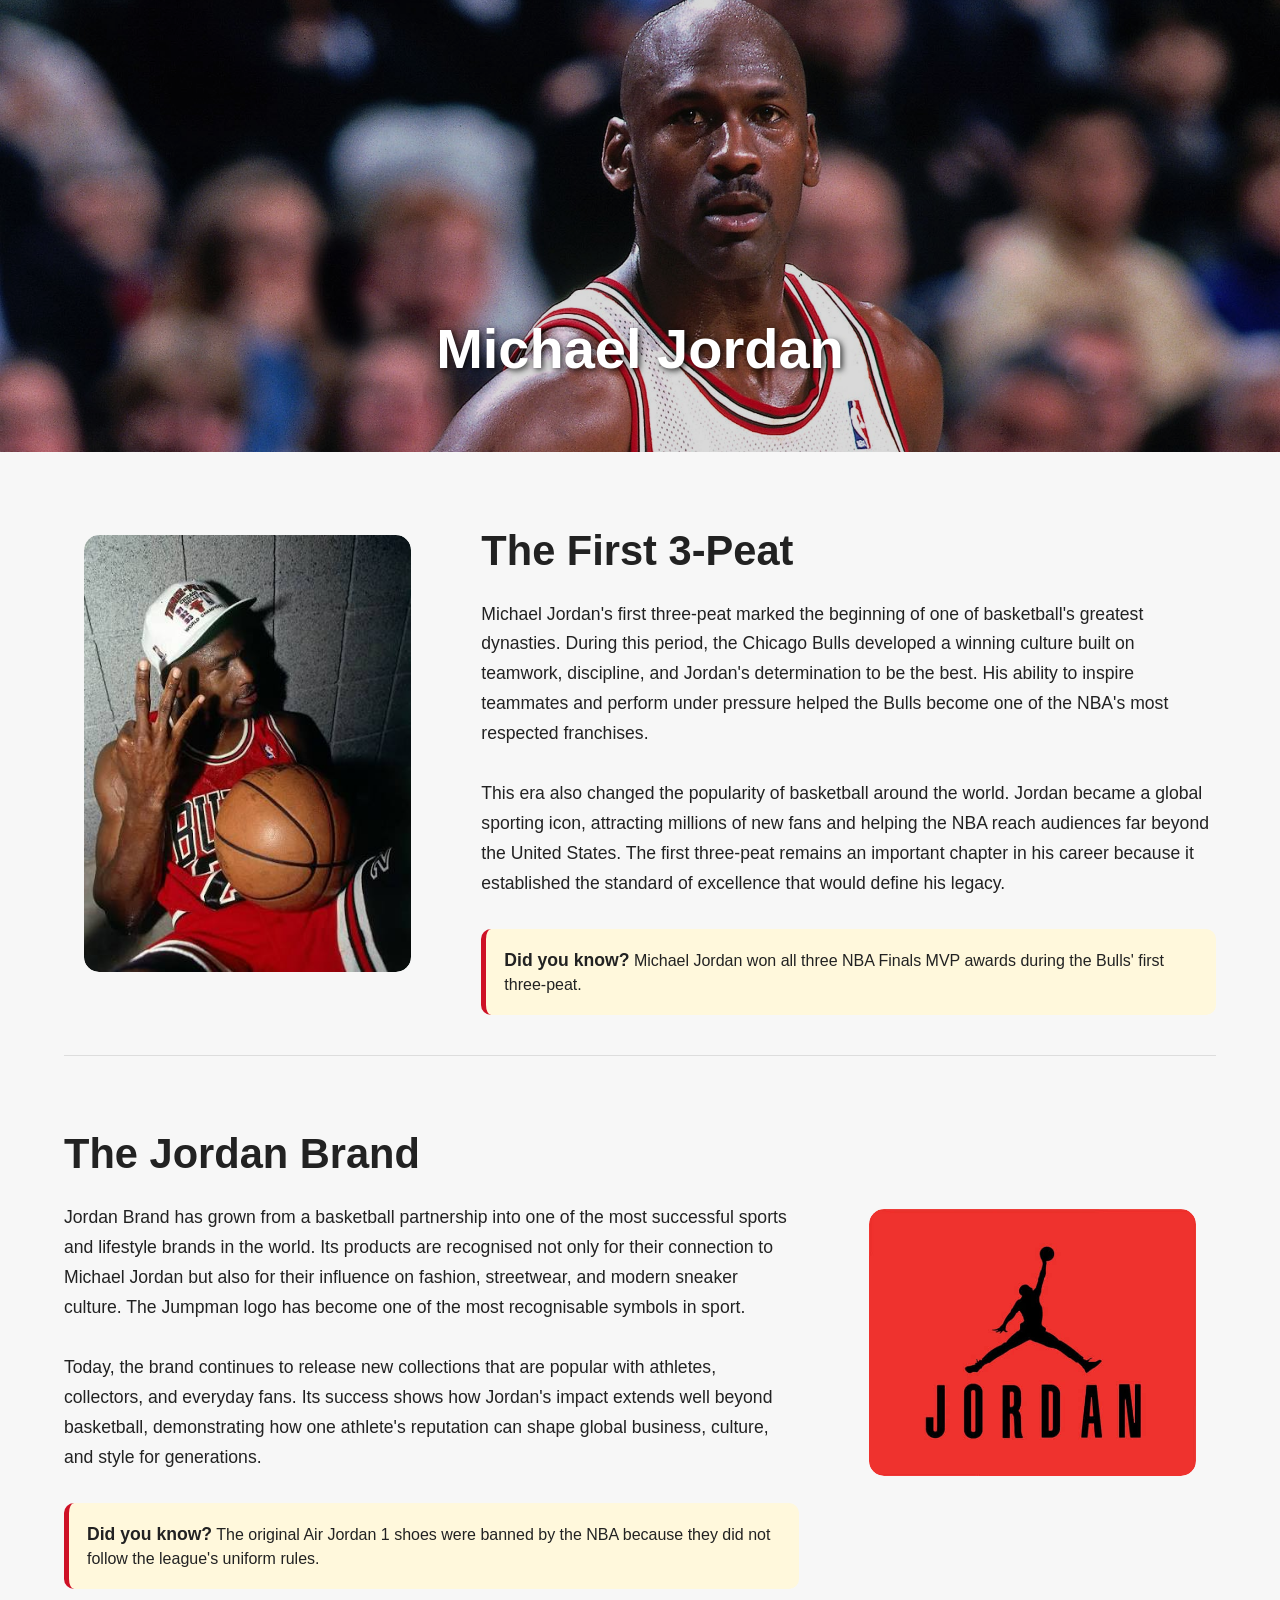
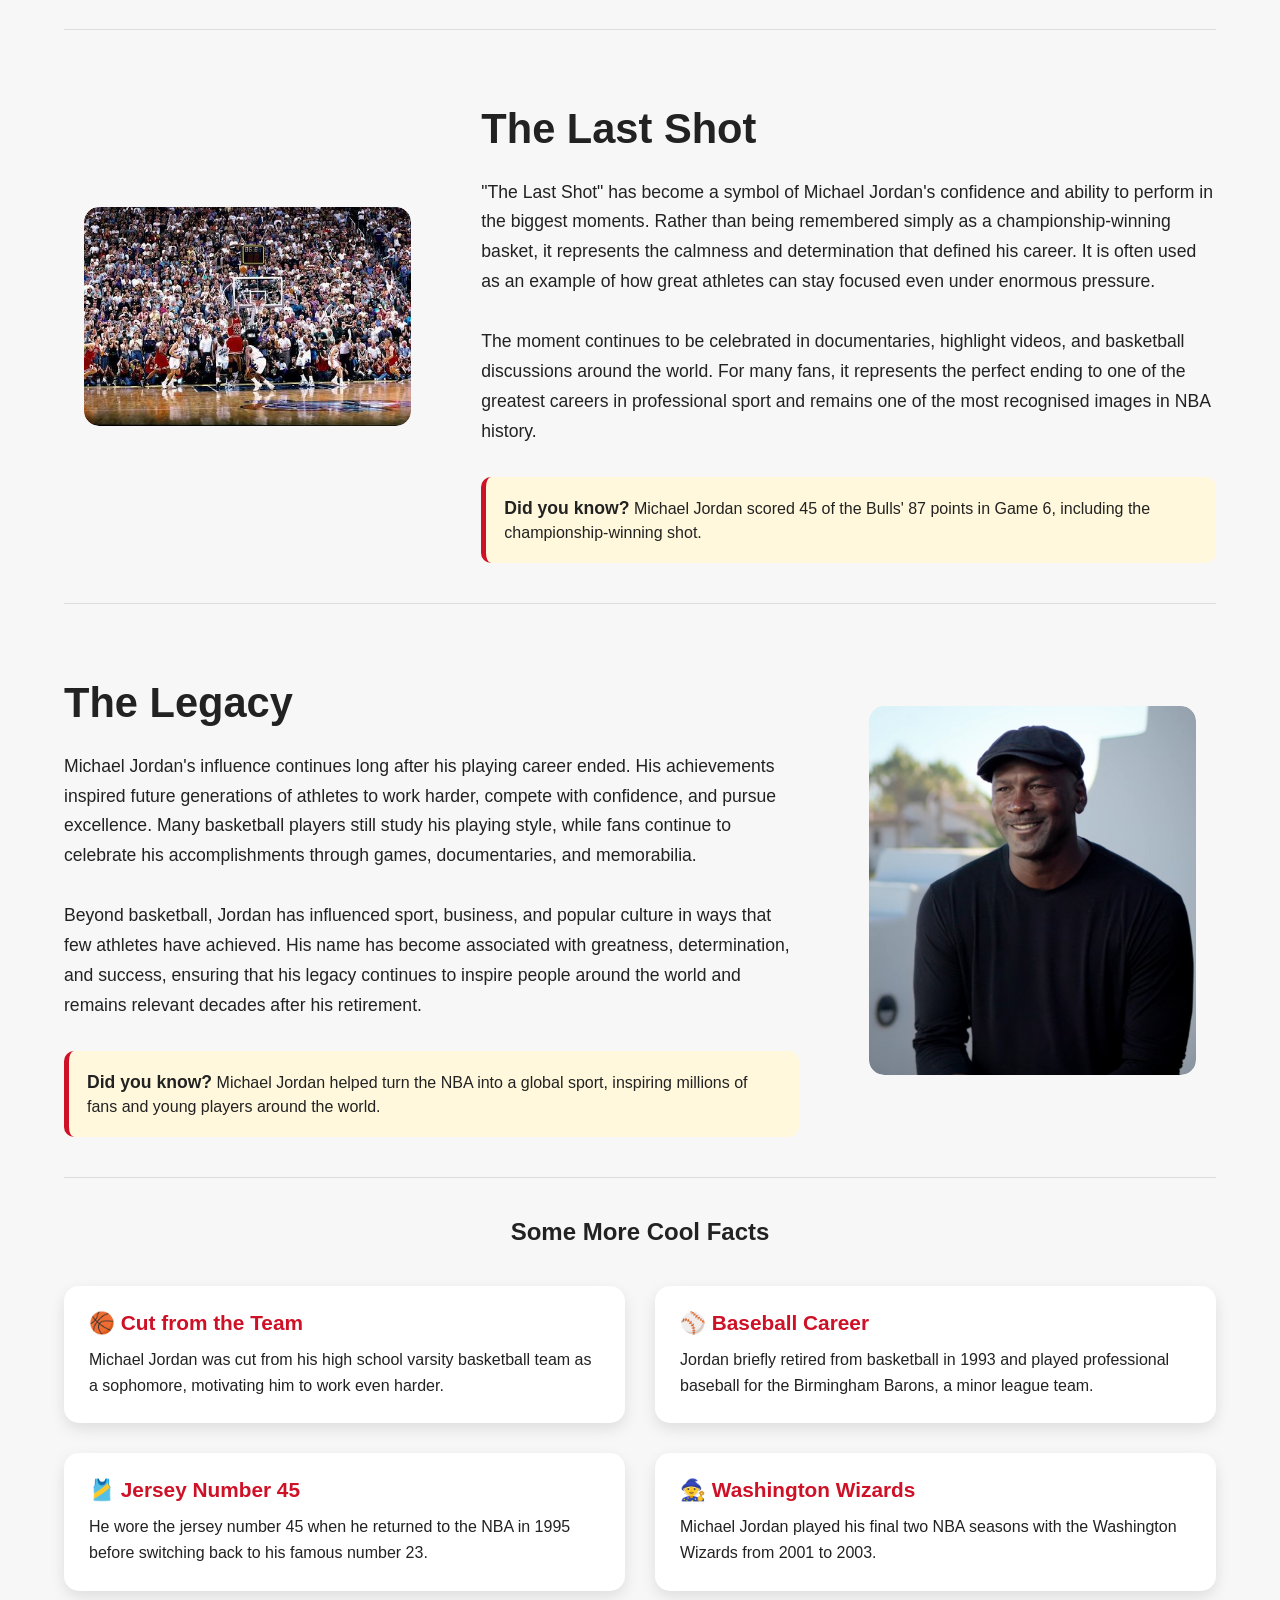
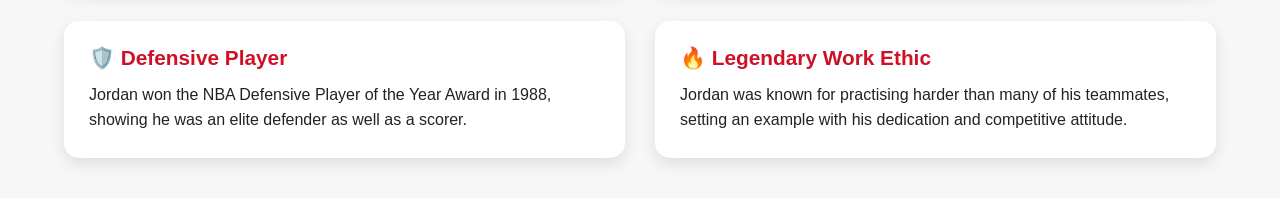
==== commit 36262801: "restarted the jordan brand secindary page ad fixed the spacing" ====
--- a/index.html
+++ b/index.html
@@ -3,11 +3,6 @@
 <html lang="en">
 
 <head>
-    <!-- Sets the character encoding for the webpage -->
-    <meta charset="UTF-8">
-
-    <!-- Makes the website responsive on different screen sizes -->
-    <meta name="viewport" content="width=device-width, initial-scale=1.0">
 
     <!-- Links the HTML page to the external CSS stylesheet -->
     <link rel="stylesheet" href="style.css">
@@ -34,11 +29,10 @@
 
             <!-- Image linking to the detailed First 3-Peat section -->
             <div class="image">
-                <a href="#first-3-peat" class="detail_link">
+                <a href="secondary_3-peat.html" class="detail_link">
 
                     <!-- Main image for the First 3-Peat section -->
-                    <img src="Images/3-peat_page/Jordan_first_3-peat.jpg"
-                        alt="Jordan first 3-peat">
+                    <img src="Images/3-peat_page/Jordan_first_3-peat.jpg" alt="Jordan first 3-peat">
 
                     <!-- Text displayed over/near the image to encourage users to read more -->
                     <div class="detailed_page_text">
@@ -53,13 +47,11 @@
 
                 <p>
                     <!-- Main introductory paragraph -->
-                    <span>
-                        Michael Jordan's first three-peat marked the beginning of one of basketball's greatest
-                        dynasties. During this period, the Chicago Bulls developed a winning culture built on
-                        teamwork, discipline, and Jordan's determination to be the best. His ability to inspire
-                        teammates and perform under pressure helped the Bulls become one of the NBA's most respected
-                        franchises.
-                    </span>
+                    Michael Jordan's first three-peat marked the beginning of one of basketball's greatest
+                    dynasties. During this period, the Chicago Bulls developed a winning culture built on
+                    teamwork, discipline, and Jordan's determination to be the best. His ability to inspire
+                    teammates and perform under pressure helped the Bulls become one of the NBA's most respected
+                    franchises. <br> <br>
 
                     This era also changed the popularity of basketball around the world. Jordan became a global
                     sporting icon, attracting millions of new fans and helping the NBA reach audiences far beyond the
@@ -91,12 +83,10 @@
 
                 <p>
                     <!-- Main introductory paragraph -->
-                    <span>
-                        Jordan Brand has grown from a basketball partnership into one of the most successful sports
-                        and lifestyle brands in the world. Its products are recognised not only for their connection
-                        to Michael Jordan but also for their influence on fashion, streetwear, and modern sneaker
-                        culture. The Jumpman logo has become one of the most recognisable symbols in sport.
-                    </span>
+                    Jordan Brand has grown from a basketball partnership into one of the most successful sports
+                    and lifestyle brands in the world. Its products are recognised not only for their connection
+                    to Michael Jordan but also for their influence on fashion, streetwear, and modern sneaker
+                    culture. The Jumpman logo has become one of the most recognisable symbols in sport.<br><br>
 
                     Today, the brand continues to release new collections that are popular with athletes, collectors,
                     and everyday fans. Its success shows how Jordan's impact extends well beyond basketball,
@@ -114,11 +104,10 @@
 
             <!-- Image linking to the detailed Jordan Brand section -->
             <div class="image">
-                <a href="#the-jordan-brand" class="detail_link">
+                <a href="secondary_jordan_brand.html" class="detail_link">
 
                     <!-- Jordan Brand logo image -->
-                    <img src="Images/The_Jordan_Brand/Jordan_logo_red.jpg"
-                        alt="The Jordan Brand">
+                    <img src="Images/The_Jordan_Brand/Jordan_logo_red.jpg" alt="The Jordan Brand">
 
                     <!-- Text displayed over/near the image to encourage users to read more -->
                     <div class="detailed_page_text">
@@ -143,8 +132,7 @@
                 <a href="#the-last-shot" class="detail_link">
 
                     <!-- Image representing Jordan's famous last shot -->
-                    <img src="Images/The_last_Shot/Michael_Jordan_the_last_shot_main_photo.jpg"
-                        alt="The last shot">
+                    <img src="Images/The_last_Shot/Michael_Jordan_the_last_shot_main_photo.jpg" alt="The last shot">
 
                     <!-- Text displayed over/near the image to encourage users to read more -->
                     <div class="detailed_page_text">
@@ -163,13 +151,12 @@
                         "The Last Shot" has become a symbol of Michael Jordan's confidence and ability to perform in
                         the biggest moments. Rather than being remembered simply as a championship-winning basket, it
                         represents the calmness and determination that defined his career. It is often used as an
-                        example of how great athletes can stay focused even under enormous pressure.
-                    </span>
-
-                    The moment continues to be celebrated in documentaries, highlight videos, and basketball
-                    discussions around the world. For many fans, it represents the perfect ending to one of the
-                    greatest careers in professional sport and remains one of the most recognised images in NBA
-                    history.
+                        example of how great athletes can stay focused even under enormous pressure. <br><br>
+
+                        The moment continues to be celebrated in documentaries, highlight videos, and basketball
+                        discussions around the world. For many fans, it represents the perfect ending to one of the
+                        greatest careers in professional sport and remains one of the most recognised images in NBA
+                        history.
                 </p>
 
                 <!-- Interesting fact about the Last Shot -->
@@ -201,13 +188,14 @@
                         Michael Jordan's influence continues long after his playing career ended. His achievements
                         inspired future generations of athletes to work harder, compete with confidence, and pursue
                         excellence. Many basketball players still study his playing style, while fans continue to
-                        celebrate his accomplishments through games, documentaries, and memorabilia.
-                    </span>
-
-                    Beyond basketball, Jordan has influenced sport, business, and popular culture in ways that few
-                    athletes have achieved. His name has become associated with greatness, determination, and success,
-                    ensuring that his legacy continues to inspire people around the world and remains relevant decades
-                    after his retirement.
+                        celebrate his accomplishments through games, documentaries, and memorabilia. <br><br>
+
+                        Beyond basketball, Jordan has influenced sport, business, and popular culture in ways that few
+                        athletes have achieved. His name has become associated with greatness, determination, and
+                        success,
+                        ensuring that his legacy continues to inspire people around the world and remains relevant
+                        decades
+                        after his retirement.
                 </p>
 
                 <!-- Interesting fact about Jordan's legacy -->
@@ -223,8 +211,7 @@
                 <a href="#the-legacy" class="detail_link">
 
                     <!-- Image showing Michael Jordan later in life -->
-                    <img src="Images/Main_page/Michael_Jordan_now.jpg"
-                        alt="The Legacy">
+                    <img src="Images/Main_page/Michael_Jordan_now.jpg" alt="The Legacy">
 
                     <!-- Text displayed over/near the image to encourage users to read more -->
                     <div class="detailed_page_text">
@@ -307,4 +294,4 @@
 
 </body>
 
-</html>
+</html>
